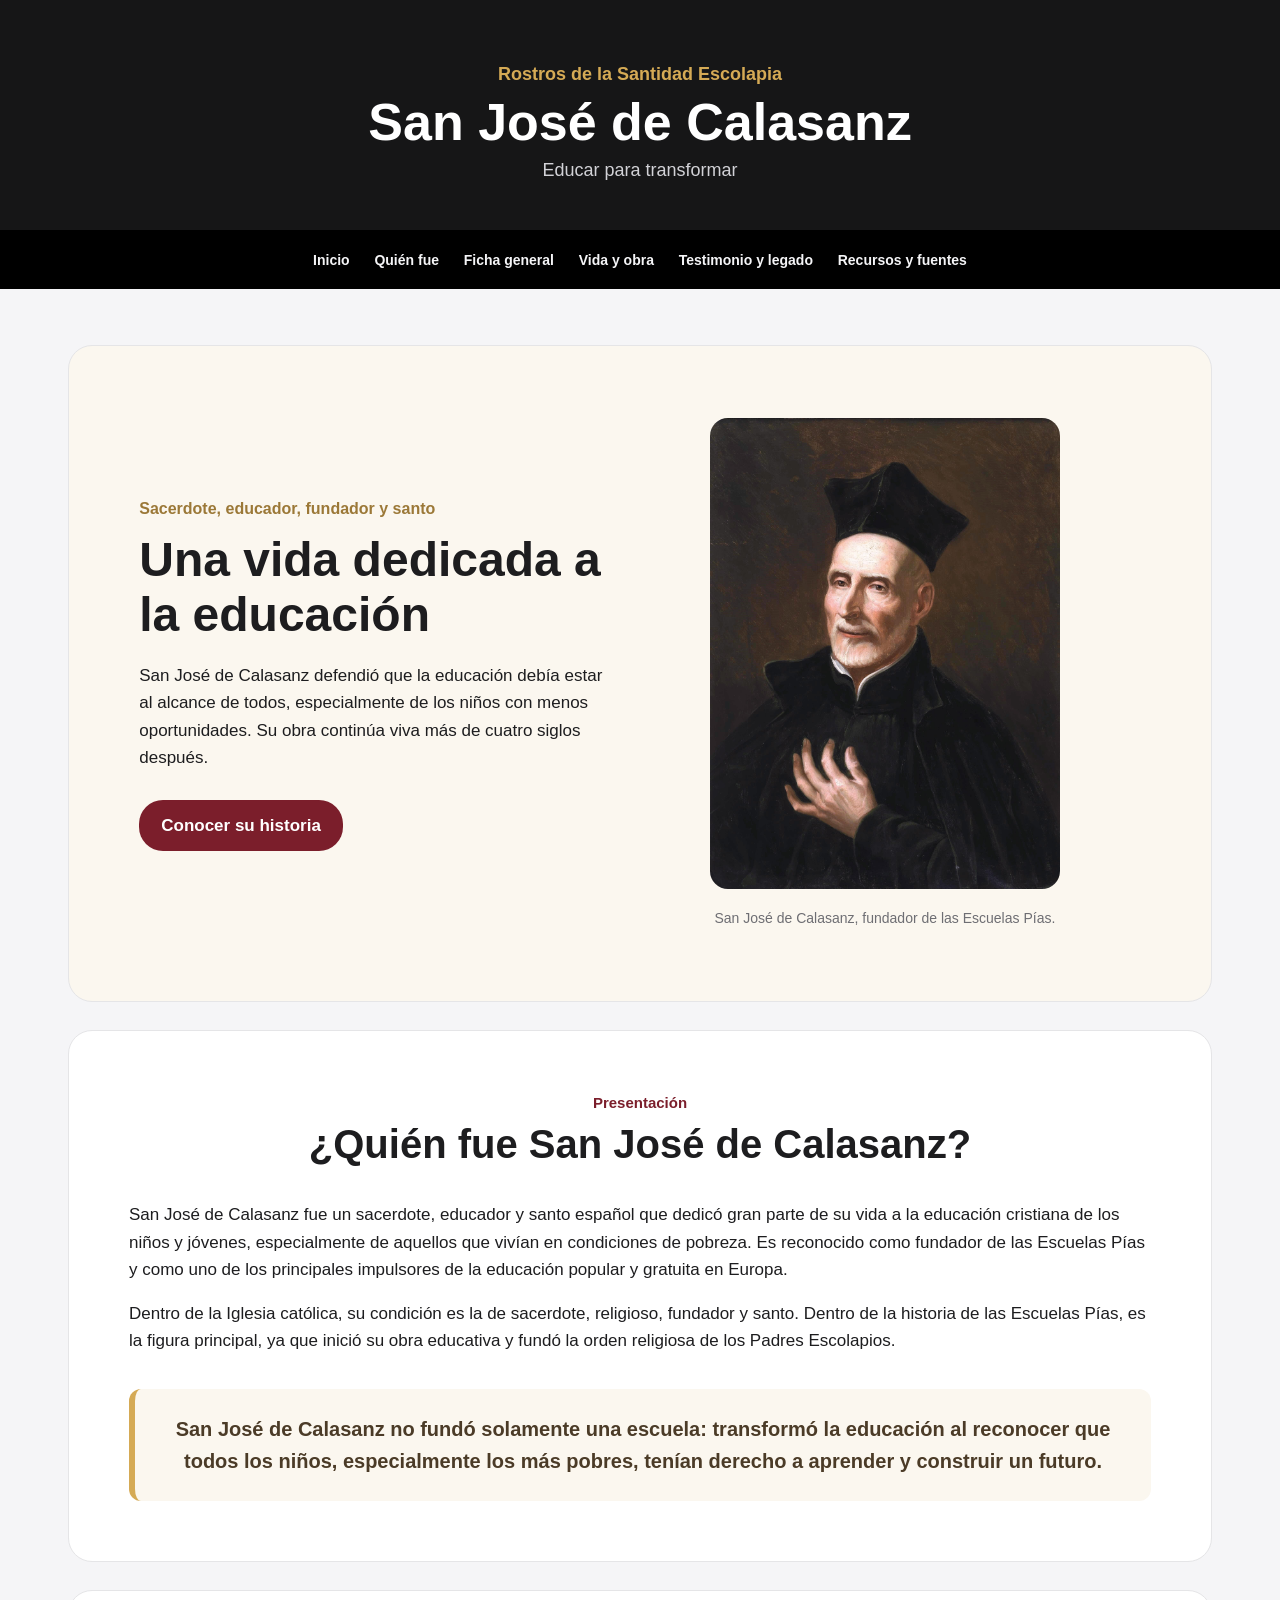
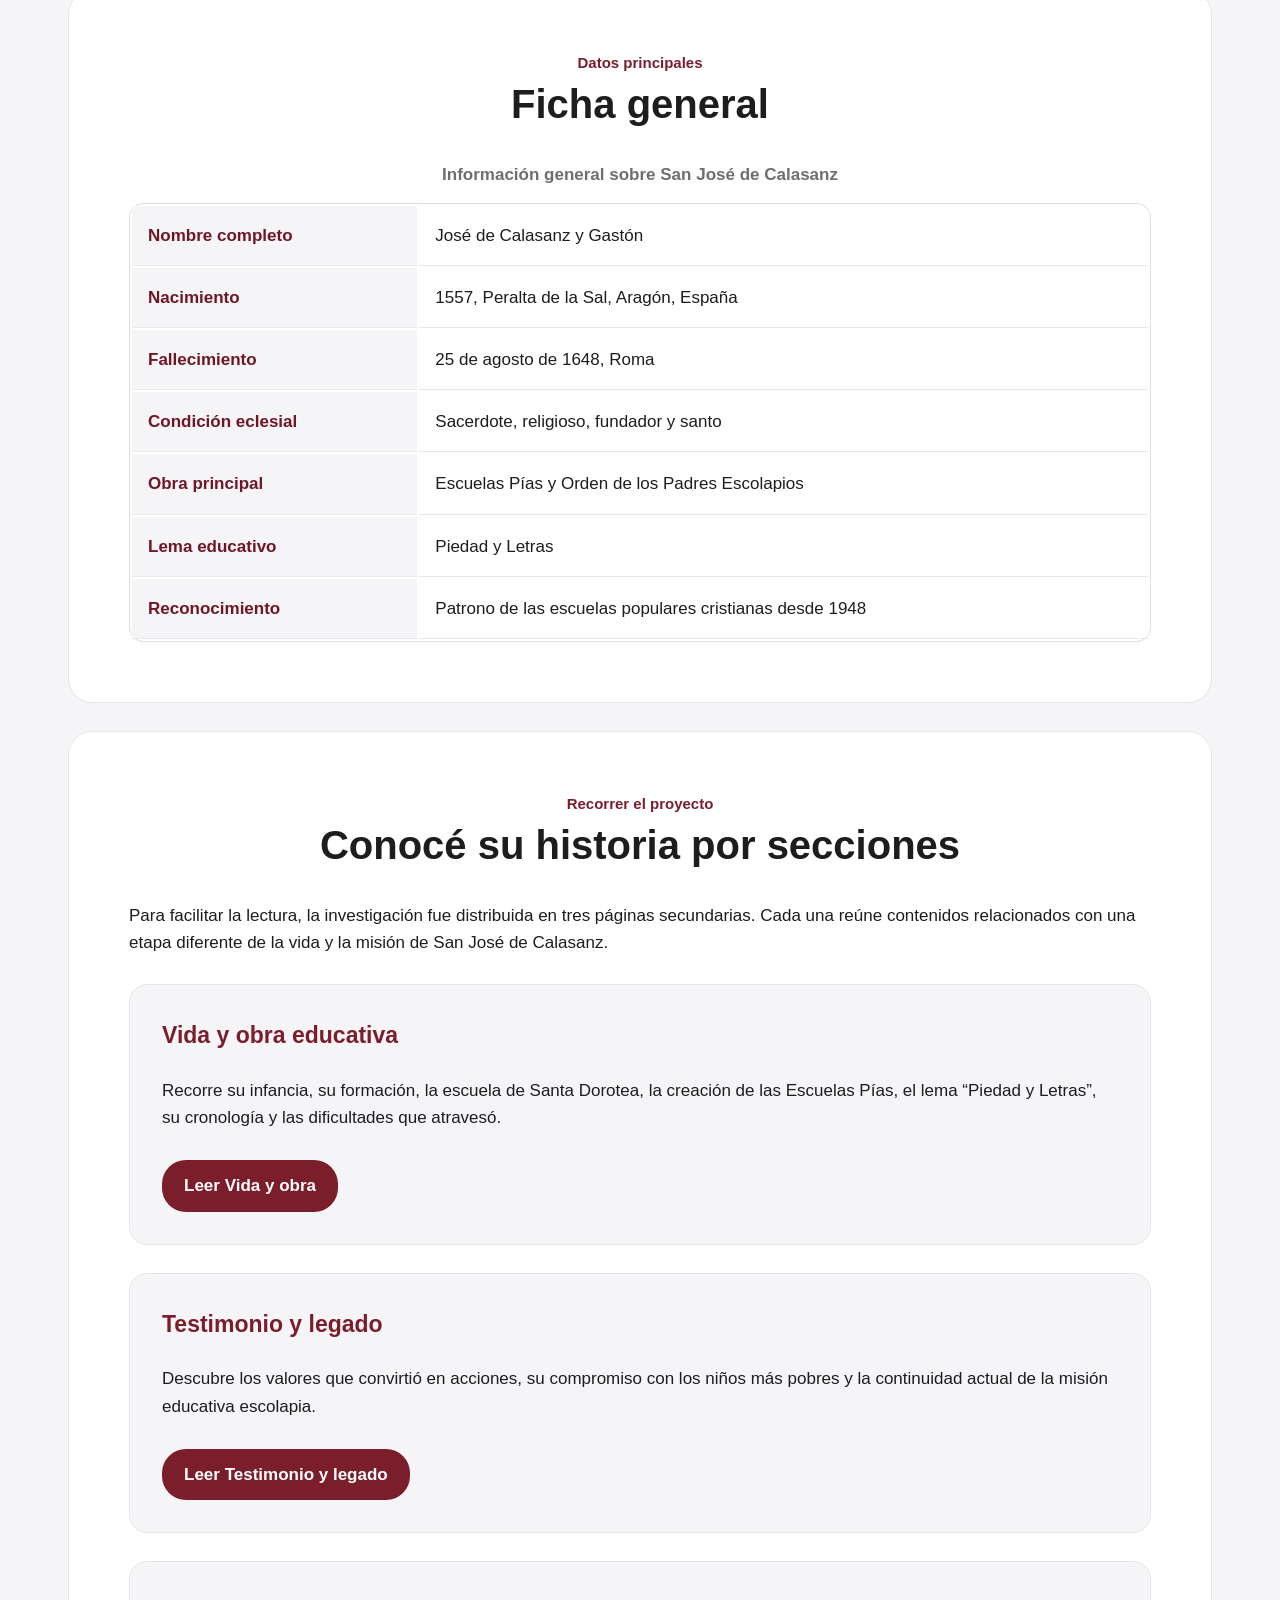
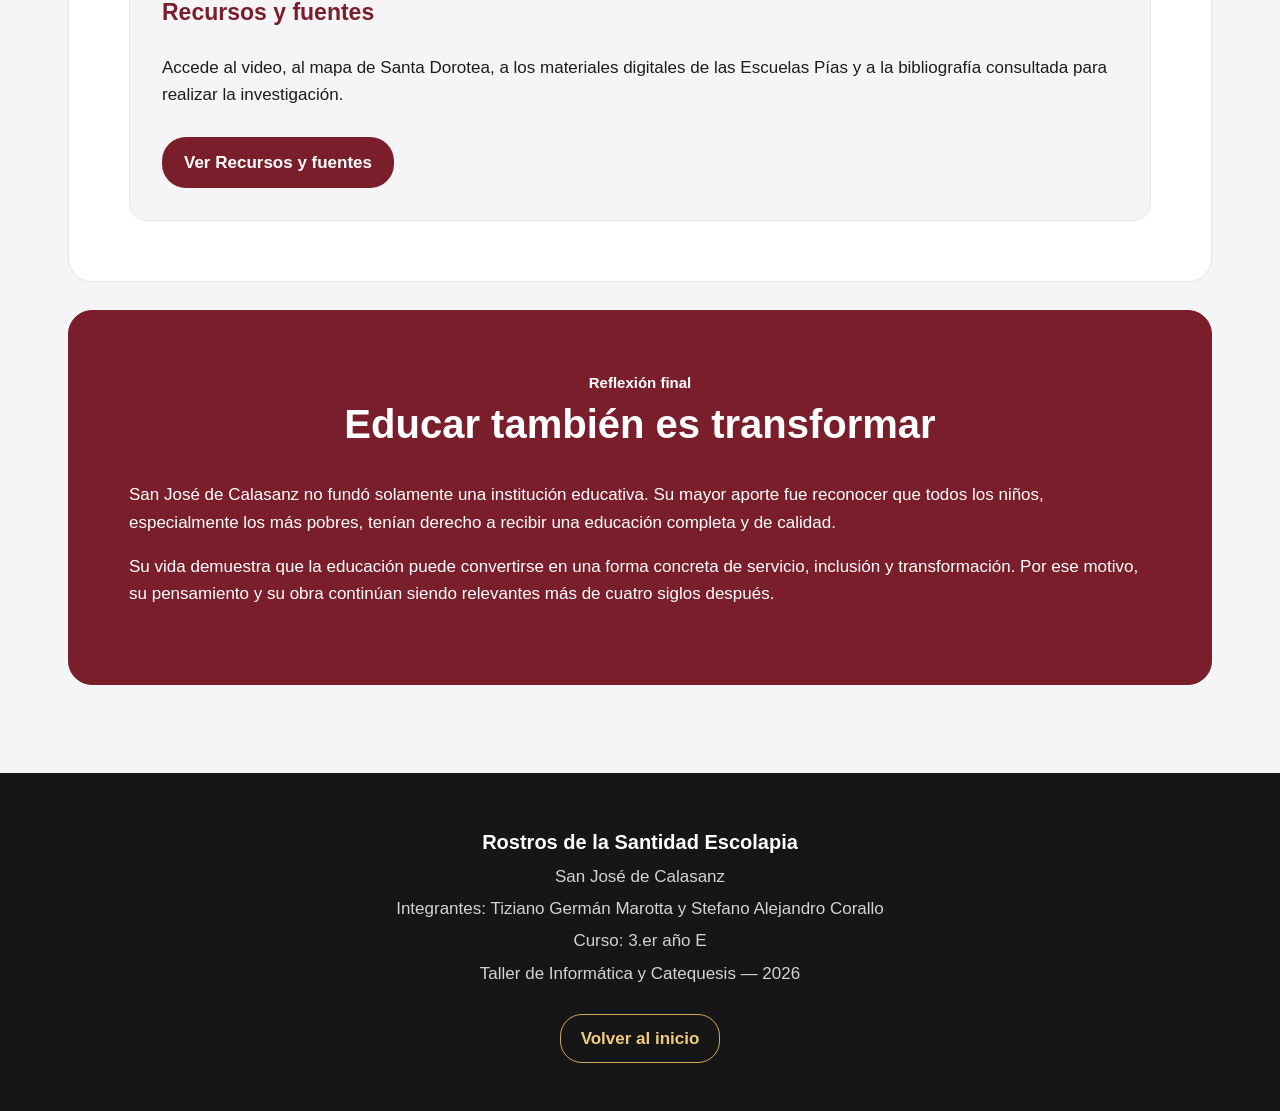
==== index.html @ 83a0af0c "Add files via upload" ====
<!DOCTYPE html>
<html lang="es">

<head>
    <meta charset="UTF-8">
    <meta name="viewport" content="width=device-width, initial-scale=1.0">

    <meta name="description"
        content="Proyecto escolar sobre la vida, la obra, el testimonio y el legado de San José de Calasanz.">

    <title>San José de Calasanz | Rostros de la Santidad Escolapia</title>

    <!-- Hoja de estilos externa -->
    <link rel="stylesheet" href="css/estilos.css">
</head>

<body>

    <!-- Encabezado y navegación principal -->
    <header>
        <div>
            <p>Rostros de la Santidad Escolapia</p>
            <h1>San José de Calasanz</h1>
            <p>Educar para transformar</p>
        </div>

        <nav aria-label="Navegación principal">
            <ul>
                <li><a href="#inicio">Inicio</a></li>
                <li><a href="#presentacion">Quién fue</a></li>
                <li><a href="#ficha">Ficha general</a></li>
                <li><a href="pages/vida.html">Vida y obra</a></li>
                <li><a href="pages/legado.html">Testimonio y legado</a></li>
                <li><a href="pages/recursos.html">Recursos y fuentes</a></li>
            </ul>
        </nav>
    </header>

    <main>

        <!-- Portada de la página principal -->
        <section id="inicio">
            <div>
                <p>Sacerdote, educador, fundador y santo</p>

                <h2>Una vida dedicada a la educación</h2>

                <p>
                    San José de Calasanz defendió que la educación debía estar al alcance de todos,
                    especialmente de los niños con menos oportunidades. Su obra continúa viva más de
                    cuatro siglos después.
                </p>

                <a href="#presentacion" class="boton">Conocer su historia</a>
            </div>

            <figure>
                <img src="img/calasanz-retrato.jpg" alt="Retrato de San José de Calasanz" width="350">
                <figcaption>San José de Calasanz, fundador de las Escuelas Pías.</figcaption>
            </figure>
        </section>

        <!-- Presentación general -->
        <section id="presentacion">
            <div class="titulo-seccion">
                <p>Presentación</p>
                <h2>¿Quién fue San José de Calasanz?</h2>
            </div>

            <p>
                San José de Calasanz fue un sacerdote, educador y santo español que dedicó gran parte
                de su vida a la educación cristiana de los niños y jóvenes, especialmente de aquellos
                que vivían en condiciones de pobreza. Es reconocido como fundador de las Escuelas Pías
                y como uno de los principales impulsores de la educación popular y gratuita en Europa.
            </p>

            <p>
                Dentro de la Iglesia católica, su condición es la de sacerdote, religioso, fundador y
                santo. Dentro de la historia de las Escuelas Pías, es la figura principal, ya que inició
                su obra educativa y fundó la orden religiosa de los Padres Escolapios.
            </p>

            <aside>
                <blockquote>
                    <p>
                        San José de Calasanz no fundó solamente una escuela: transformó la educación al
                        reconocer que todos los niños, especialmente los más pobres, tenían derecho a
                        aprender y construir un futuro.
                    </p>
                </blockquote>
            </aside>
        </section>

        <!-- Ficha con los datos principales -->
        <section id="ficha">
            <div class="titulo-seccion">
                <p>Datos principales</p>
                <h2>Ficha general</h2>
            </div>

            <table>
                <caption>Información general sobre San José de Calasanz</caption>
                <tbody>
                    <tr>
                        <th scope="row">Nombre completo</th>
                        <td>José de Calasanz y Gastón</td>
                    </tr>
                    <tr>
                        <th scope="row">Nacimiento</th>
                        <td>1557, Peralta de la Sal, Aragón, España</td>
                    </tr>
                    <tr>
                        <th scope="row">Fallecimiento</th>
                        <td>25 de agosto de 1648, Roma</td>
                    </tr>
                    <tr>
                        <th scope="row">Condición eclesial</th>
                        <td>Sacerdote, religioso, fundador y santo</td>
                    </tr>
                    <tr>
                        <th scope="row">Obra principal</th>
                        <td>Escuelas Pías y Orden de los Padres Escolapios</td>
                    </tr>
                    <tr>
                        <th scope="row">Lema educativo</th>
                        <td>Piedad y Letras</td>
                    </tr>
                    <tr>
                        <th scope="row">Reconocimiento</th>
                        <td>Patrono de las escuelas populares cristianas desde 1948</td>
                    </tr>
                </tbody>
            </table>
        </section>

        <!-- Accesos a las páginas secundarias -->
        <section id="recursos">
            <div class="titulo-seccion">
                <p>Recorrer el proyecto</p>
                <h2>Conocé su historia por secciones</h2>
            </div>

            <p>
                Para facilitar la lectura, la investigación fue distribuida en tres páginas
                secundarias. Cada una reúne contenidos relacionados con una etapa diferente de la
                vida y la misión de San José de Calasanz.
            </p>

            <article>
                <h3>Vida y obra educativa</h3>
                <p>
                    Recorre su infancia, su formación, la escuela de Santa Dorotea, la creación de las
                    Escuelas Pías, el lema “Piedad y Letras”, su cronología y las dificultades que
                    atravesó.
                </p>
                <a href="pages/vida.html" class="boton">Leer Vida y obra</a>
            </article>

            <article>
                <h3>Testimonio y legado</h3>
                <p>
                    Descubre los valores que convirtió en acciones, su compromiso con los niños más
                    pobres y la continuidad actual de la misión educativa escolapia.
                </p>
                <a href="pages/legado.html" class="boton">Leer Testimonio y legado</a>
            </article>

            <article>
                <h3>Recursos y fuentes</h3>
                <p>
                    Accede al video, al mapa de Santa Dorotea, a los materiales digitales de las
                    Escuelas Pías y a la bibliografía consultada para realizar la investigación.
                </p>
                <a href="pages/recursos.html" class="boton">Ver Recursos y fuentes</a>
            </article>
        </section>

        <!-- Conclusión de la investigación -->
        <section id="conclusion">
            <div class="titulo-seccion">
                <p>Reflexión final</p>
                <h2>Educar también es transformar</h2>
            </div>

            <p>
                San José de Calasanz no fundó solamente una institución educativa. Su mayor aporte fue
                reconocer que todos los niños, especialmente los más pobres, tenían derecho a recibir
                una educación completa y de calidad.
            </p>

            <p>
                Su vida demuestra que la educación puede convertirse en una forma concreta de servicio,
                inclusión y transformación. Por ese motivo, su pensamiento y su obra continúan siendo
                relevantes más de cuatro siglos después.
            </p>
        </section>

    </main>

    <!-- Pie de página -->
    <footer>
        <p><strong>Rostros de la Santidad Escolapia</strong></p>
        <p>San José de Calasanz</p>
        <p>Integrantes: Tiziano Germán Marotta y Stefano Alejandro Corallo</p>
        <p>Curso: 3.er año E</p>
        <p>Taller de Informática y Catequesis — 2026</p>

        <a href="#inicio">Volver al inicio</a>
    </footer>

</body>

</html>
---- css/estilos.css ----
* {
    box-sizing: border-box;
}

html {
    scroll-behavior: smooth;
}

body {
    margin: 0;
    background-color: #f5f5f7;
    color: #1d1d1f;
    font-family: Arial, Helvetica, sans-serif;
    font-size: 17px;
    line-height: 1.6;
}

/* Encabezado */
header {
    background-color: #161617;
    color: white;
    text-align: center;
    padding-top: 55px;
}

header > div {
    max-width: 1000px;
    margin: 0 auto;
    padding: 0 25px 40px;
}

header h1 {
    margin: 4px 0;
    font-size: 52px;
    line-height: 1.1;
}

header p {
    margin: 5px 0;
    color: #d2d2d7;
    font-size: 18px;
}

header div p:first-child {
    color: #d5aa55;
    font-weight: bold;
}

/* Menú de navegación */
nav {
    background-color: #000000;
    padding: 16px 20px;
}

nav ul {
    margin: 0;
    padding: 0;
    list-style-type: none;
}

nav li {
    display: inline;
    margin: 0 10px;
}

nav a {
    color: #f5f5f7;
    font-size: 14px;
    text-decoration: none;
}

/* Contenido principal */
main {
    max-width: 1180px;
    margin: 0 auto;
    padding: 28px 18px 60px;
}

section {
    margin: 28px 0;
    padding: 60px;
    background-color: #ffffff;
    border: 1px solid #e5e5e7;
    border-radius: 24px;
}

.titulo-seccion {
    margin-bottom: 34px;
    text-align: center;
}

.titulo-seccion > p {
    margin: 0 0 6px;
    color: #7b1e2b;
    font-size: 15px;
    font-weight: bold;
}

h2 {
    margin: 0;
    font-size: 40px;
    line-height: 1.15;
}

h3 {
    margin-top: 0;
    color: #7b1e2b;
    font-size: 23px;
}

h4 {
    margin-top: 0;
    color: #7b1e2b;
    font-size: 20px;
}

p {
    margin-top: 0;
}

a {
    color: #8c2434;
    font-weight: bold;
    text-decoration: none;
}

strong {
    color: #6f1725;
}

/* Portada principal */
#inicio {
    padding: 72px 60px;
    background-color: #fbf7ef;
}

#inicio > div,
#inicio > figure {
    display: inline-block;
    width: 47%;
    margin: 0 1%;
    vertical-align: middle;
}

#inicio > div {
    text-align: left;
}

#inicio > div > p:first-child {
    margin-bottom: 10px;
    color: #9b7837;
    font-size: 16px;
    font-weight: bold;
}

#inicio h2 {
    margin-bottom: 20px;
    font-size: 48px;
}

.boton {
    display: inline-block;
    margin-top: 12px;
    padding: 12px 22px;
    background-color: #7b1e2b;
    border-radius: 24px;
    color: white;
}

/* Imágenes y textos explicativos */
figure {
    margin: 30px auto 0;
    text-align: center;
}

img {
    max-width: 100%;
    height: auto;
    border-radius: 18px;
}

figcaption {
    max-width: 650px;
    margin: 10px auto 0;
    color: #6e6e73;
    font-size: 14px;
}

/* Cita destacada */
aside {
    margin-top: 35px;
    padding: 24px 30px;
    background-color: #fbf7ef;
    border-left: 6px solid #d5aa55;
    border-radius: 12px;
}

blockquote {
    margin: 0;
    color: #4b3b27;
    font-size: 20px;
    font-weight: bold;
    text-align: center;
}

blockquote p {
    margin: 0;
}

/* Tablas */
table {
    width: 100%;
    margin-top: 20px;
    border: 1px solid #dedede;
    border-radius: 14px;
    background-color: white;
}

caption {
    margin-bottom: 14px;
    color: #6e6e73;
    font-weight: bold;
}

th,
td {
    padding: 16px;
    border-bottom: 1px solid #e8e8ea;
    text-align: left;
    vertical-align: top;
}

th {
    background-color: #f5f5f7;
    color: #6f1725;
}

/* Tarjetas de la biografía */
#vida article {
    display: inline-block;
    width: 47%;
    min-height: 275px;
    margin: 1%;
    padding: 28px;
    border: 1px solid #e5e5e7;
    border-radius: 18px;
    background-color: #f5f5f7;
    vertical-align: top;
}

#vida figure,
#legado figure {
    max-width: 760px;
    padding-top: 10px;
}

#vida figure img,
#legado figure img {
    width: 100%;
}

/* Obra educativa y Piedad y Letras */
#obra > article {
    margin-top: 32px;
    padding: 32px;
    border: 1px solid #e5e5e7;
    border-radius: 18px;
    background-color: #f5f5f7;
}

#piedad-letras {
    background-color: #fbf7ef;
    border-color: #eadbbd;
}

#piedad-letras .conceptos {
    margin-top: 25px;
    text-align: center;
}

#piedad-letras .conceptos article {
    display: inline-block;
    width: 45%;
    min-height: 170px;
    margin: 1%;
    padding: 24px;
    border-left: 5px solid #d5aa55;
    border-radius: 12px;
    background-color: white;
    text-align: left;
    vertical-align: top;
}

/* Cronología */
#cronologia ol {
    margin: 0;
    padding: 0;
    list-style-type: none;
}

#cronologia li {
    display: inline-block;
    width: 47%;
    min-height: 130px;
    margin: 1%;
    padding: 22px 24px;
    border-left: 5px solid #7b1e2b;
    border-radius: 12px;
    background-color: #f5f5f7;
    vertical-align: top;
}

#cronologia time {
    color: #7b1e2b;
    font-size: 25px;
    font-weight: bold;
}

#cronologia li p {
    margin: 5px 0 0;
}

/* Dificultades */
#dificultades {
    background-color: #1d1d1f;
    border-color: #1d1d1f;
    color: #f5f5f7;
}

#dificultades h2 {
    color: white;
}

#dificultades .titulo-seccion > p {
    color: #e0b966;
}

/* Tarjetas de valores */
.tarjetas-valores {
    margin: 28px 0;
    text-align: center;
}

#testimonio article {
    display: inline-block;
    width: 30%;
    min-height: 210px;
    margin: 1%;
    padding: 25px;
    border: 1px solid #e5e5e7;
    border-radius: 18px;
    background-color: #f5f5f7;
    text-align: left;
    vertical-align: top;
}

/* Recursos audiovisuales */
#recursos article {
    margin-top: 28px;
    padding: 32px;
    border: 1px solid #e5e5e7;
    border-radius: 18px;
    background-color: #f5f5f7;
}

#recursos article figure {
    max-width: 780px;
}

#recursos article figure img {
    width: 100%;
}

iframe {
    display: block;
    width: 100%;
    max-width: 780px;
    margin: 24px auto 0;
    border: 0;
    border-radius: 18px;
}

#recursos ul {
    margin: 10px 0 0;
    padding-left: 22px;
}

#recursos li {
    margin: 12px 0;
}

/* Reflexión final */
#conclusion {
    background-color: #7b1e2b;
    border-color: #7b1e2b;
    color: white;
}

#conclusion h2,
#conclusion .titulo-seccion > p {
    color: white;
}

/* Bibliografía */
#fuentes ol {
    margin: 0;
    padding: 0;
    list-style-type: none;
}

#fuentes li {
    margin: 14px 0;
    padding: 18px 22px;
    border-left: 5px solid #d5aa55;
    border-radius: 10px;
    background-color: #f5f5f7;
}

/* Pie de página */
footer {
    padding: 48px 20px;
    background-color: #161617;
    color: #d2d2d7;
    text-align: center;
}

footer p {
    margin: 5px 0;
}

footer strong {
    color: white;
    font-size: 20px;
}

footer a {
    display: inline-block;
    margin-top: 22px;
    padding: 10px 20px;
    border: 1px solid #d5aa55;
    border-radius: 22px;
    color: #f0cb7d;
}

/* Adaptación para pantallas pequeñas */
@media (max-width: 760px) {
    header h1 {
        font-size: 38px;
    }

    nav li {
        display: inline-block;
        margin: 6px 8px;
    }

    main {
        padding: 12px;
    }

    section,
    #inicio {
        padding: 38px 24px;
        border-radius: 18px;
    }

    h2,
    #inicio h2 {
        font-size: 34px;
    }

    #inicio > div,
    #inicio > figure,
    #vida article,
    #piedad-letras > div article,
    #cronologia li,
    #testimonio article {
        display: block;
        width: 100%;
        min-height: 0;
        margin: 18px 0;
    }

    th,
    td {
        padding: 11px;
        font-size: 14px;
    }
}
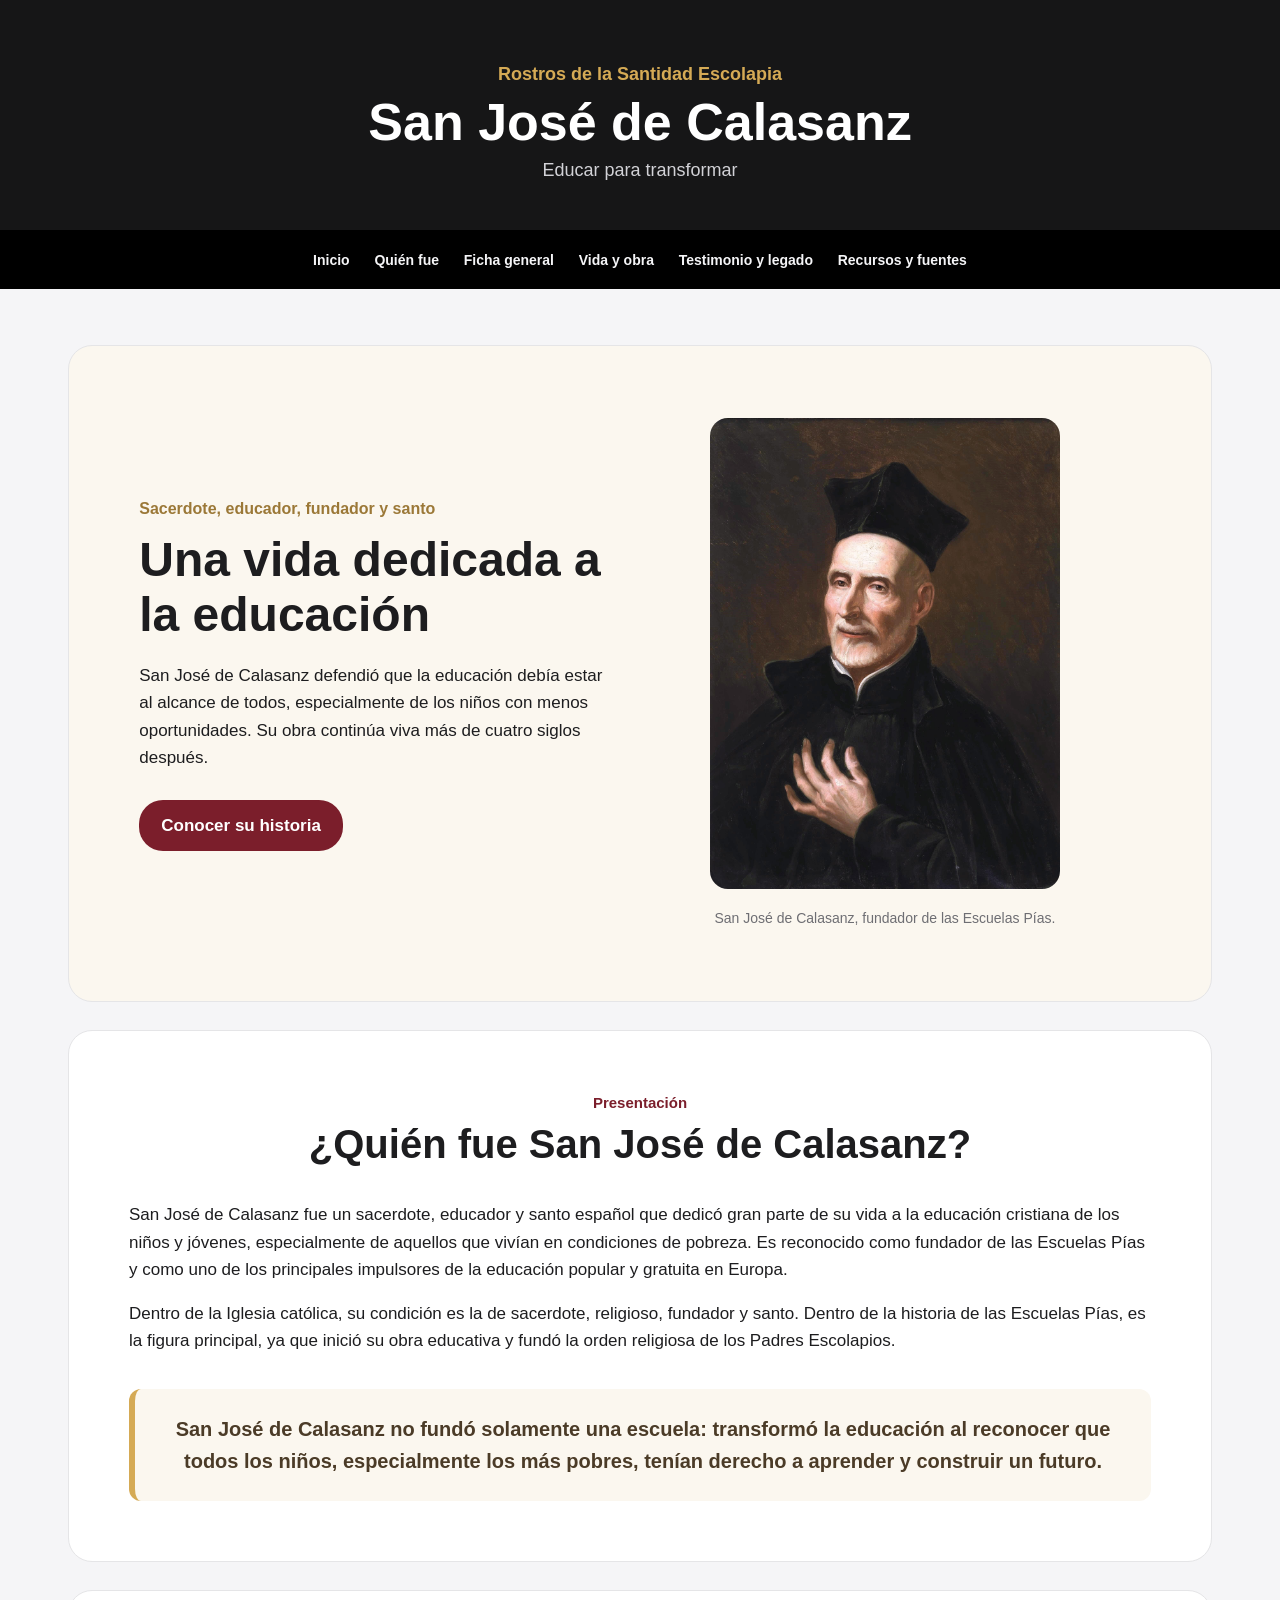
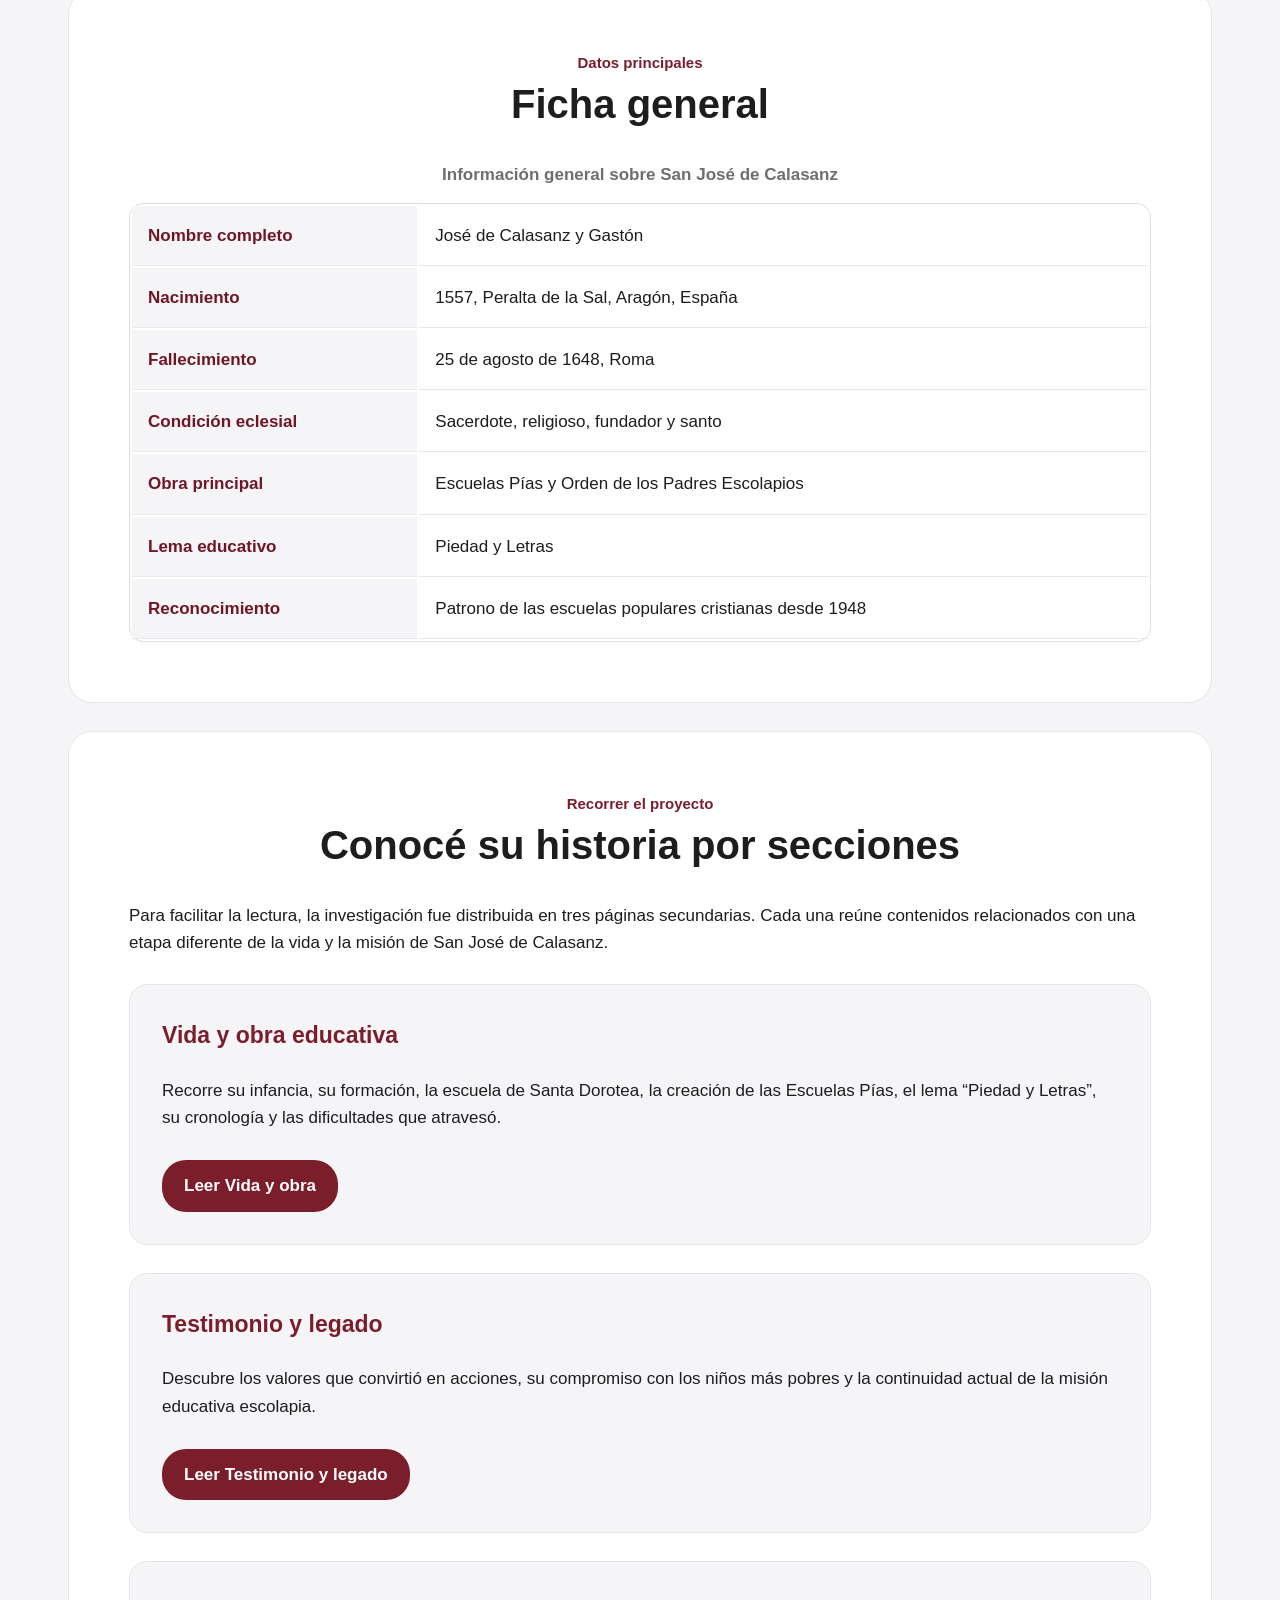
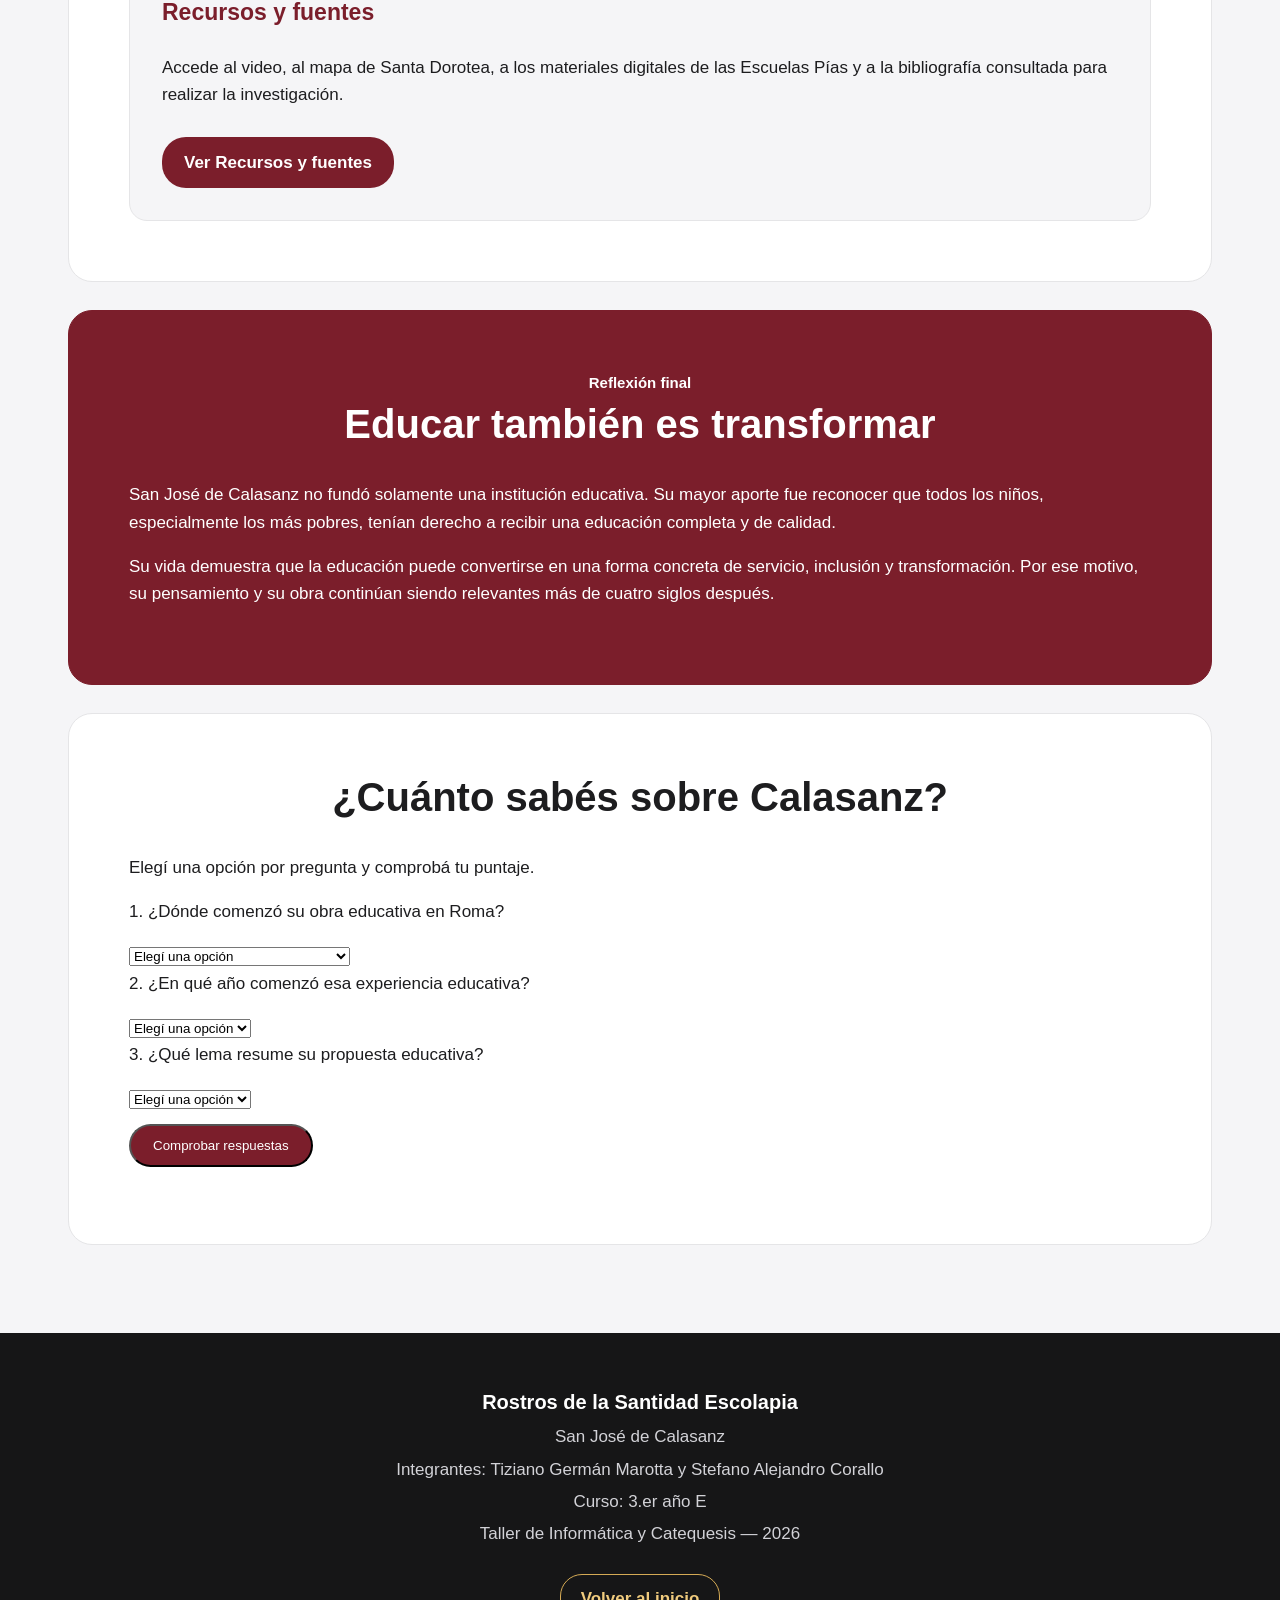
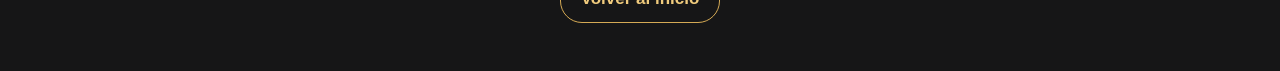
==== commit 1090e156: "Add files via upload" ====
--- a/index.html
+++ b/index.html
@@ -36,6 +36,7 @@
         </nav>
     </header>
 
+
     <main>
 
         <!-- Portada de la página principal -->
@@ -194,7 +195,30 @@
                 relevantes más de cuatro siglos después.
             </p>
         </section>
-
+        <section id="cuestionario">
+            <h2 class="titulo-seccion">¿Cuánto sabés sobre Calasanz?</h2>
+            <p>Elegí una opción por pregunta y comprobá tu puntaje.</p>
+            <p><label for="lugar">1. ¿Dónde comenzó su obra educativa en Roma?</label></p> <select id="lugar">
+                <option value="">Elegí una opción</option>
+                <option value="san-pedro">En la basílica de San Pedro</option>
+                <option value="santa-dorotea">En la parroquia de Santa Dorotea</option>
+                <option value="san-pablo">En la basílica de San Pablo</option>
+            </select>
+            <p><label for="anio">2. ¿En qué año comenzó esa experiencia educativa?</label></p> <select id="anio">
+                <option value="">Elegí una opción</option>
+                <option value="1557">1557</option>
+                <option value="1648">1648</option>
+                <option value="1597">1597</option>
+            </select>
+            <p><label for="lema">3. ¿Qué lema resume su propuesta educativa?</label></p> <select id="lema">
+                <option value="">Elegí una opción</option>
+                <option value="piedad-letras">Piedad y Letras</option>
+                <option value="fe-trabajo">Fe y Trabajo</option>
+                <option value="virtud-ciencia">Virtud y Ciencia</option>
+            </select>
+            <p><button type="button" id="comprobar" class="boton">Comprobar respuestas</button></p>
+            <p id="resultado-cuestionario" role="status"></p>
+        </section>
     </main>
 
     <!-- Pie de página -->
@@ -207,7 +231,7 @@
 
         <a href="#inicio">Volver al inicio</a>
     </footer>
-
+    <script src="js/cuestionario.js"></script>
 </body>
 
-</html>
+</html>
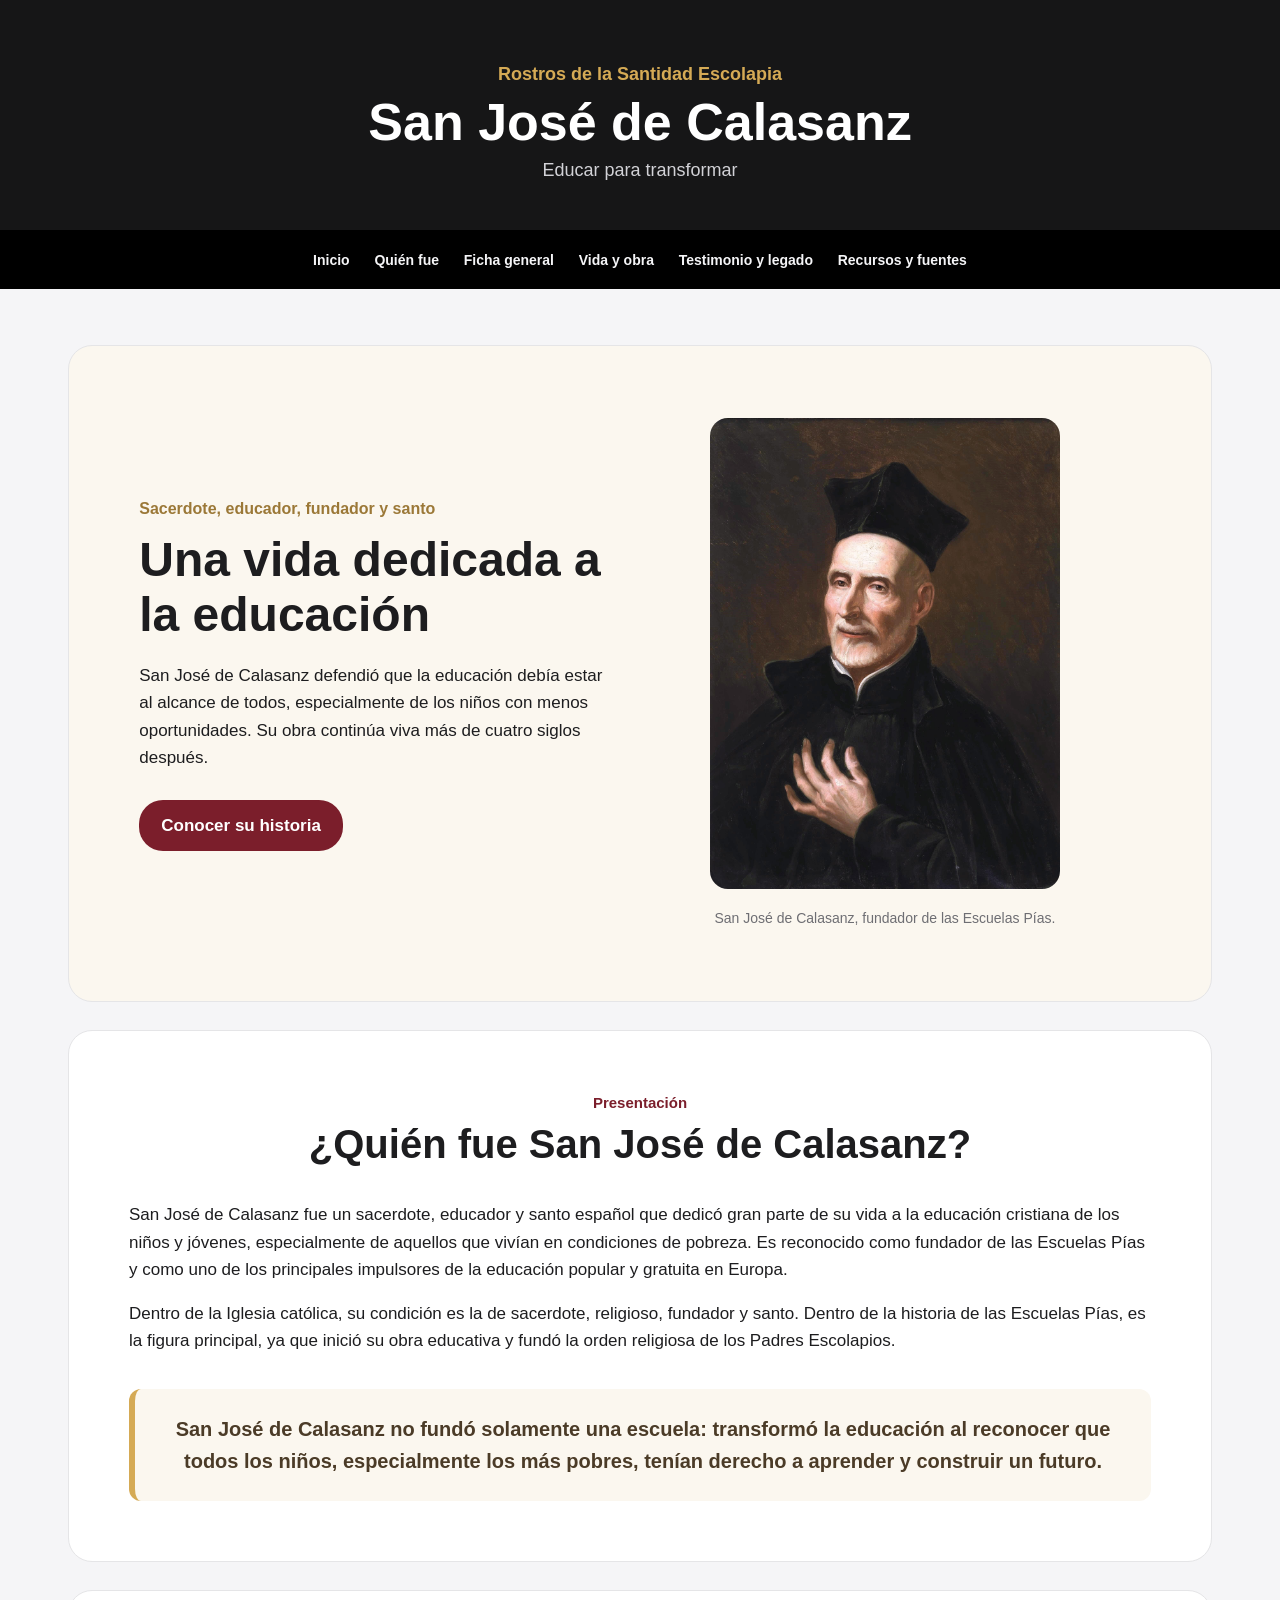
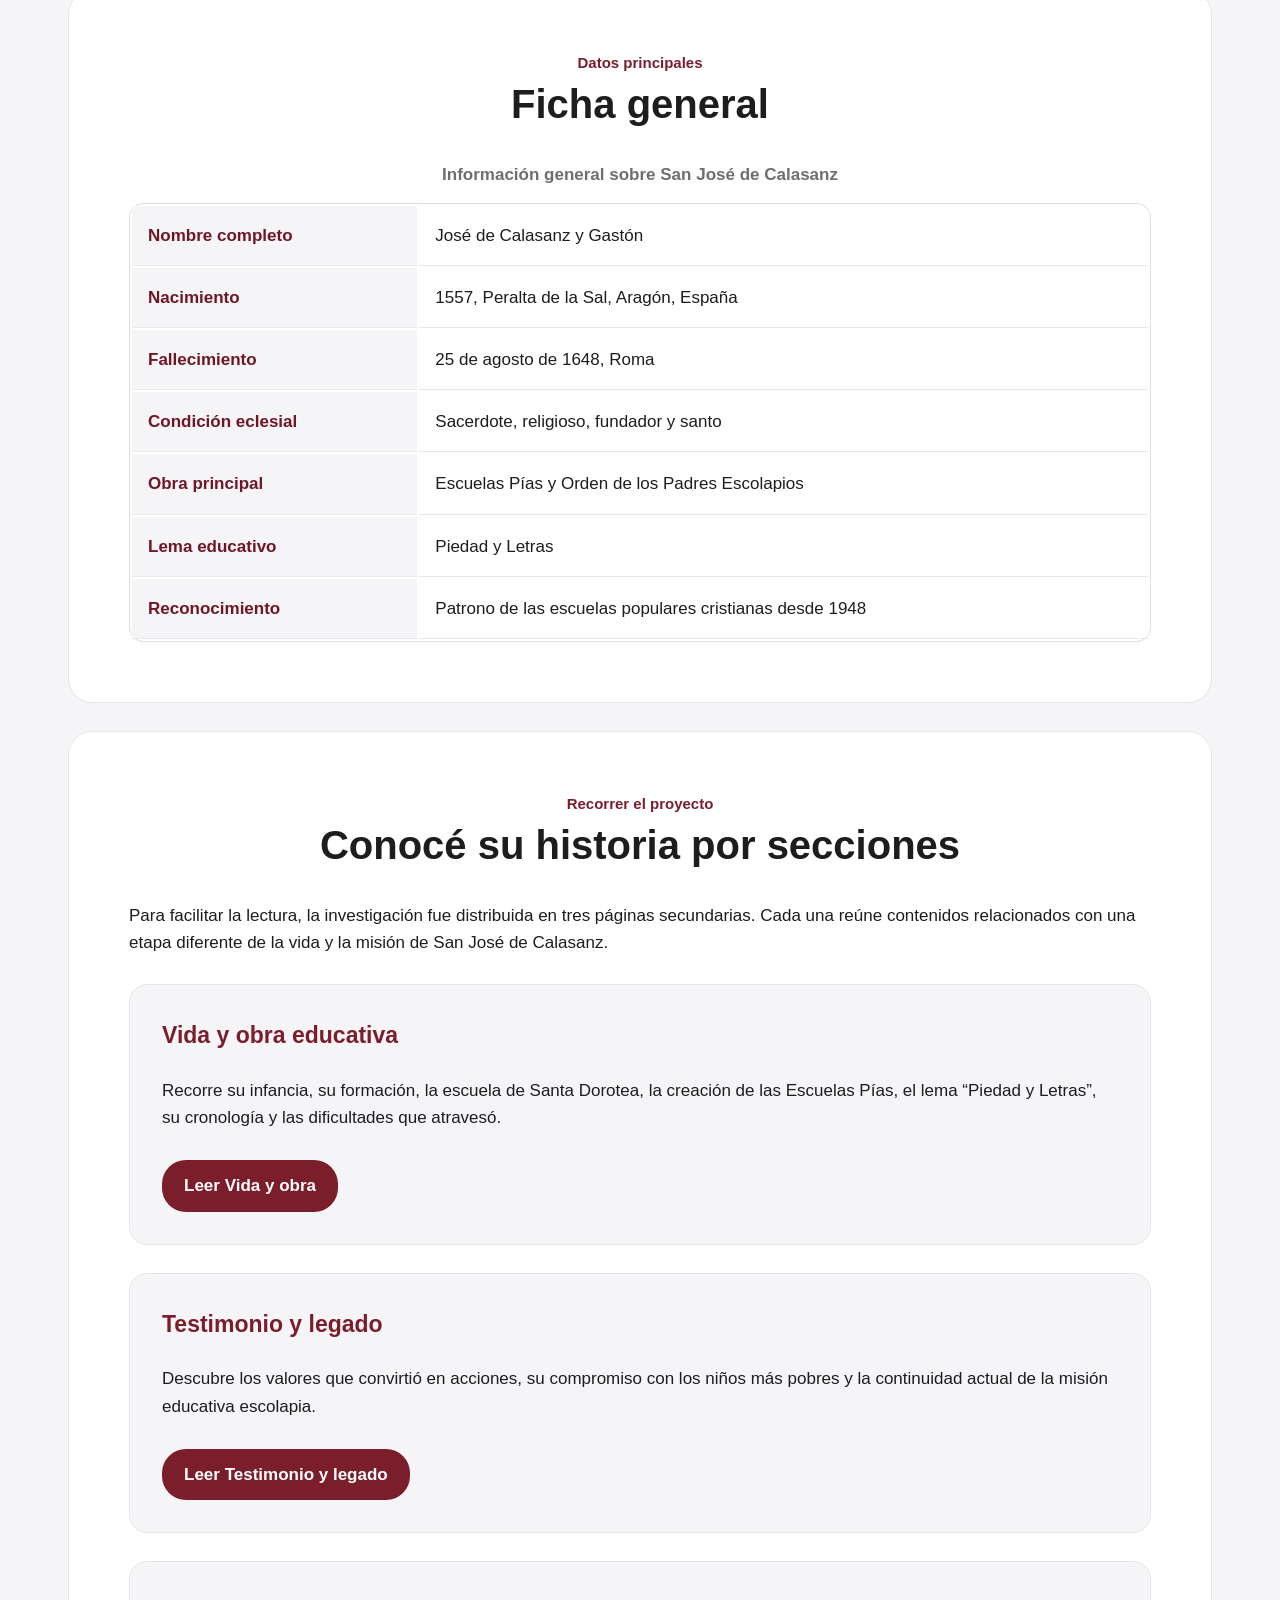
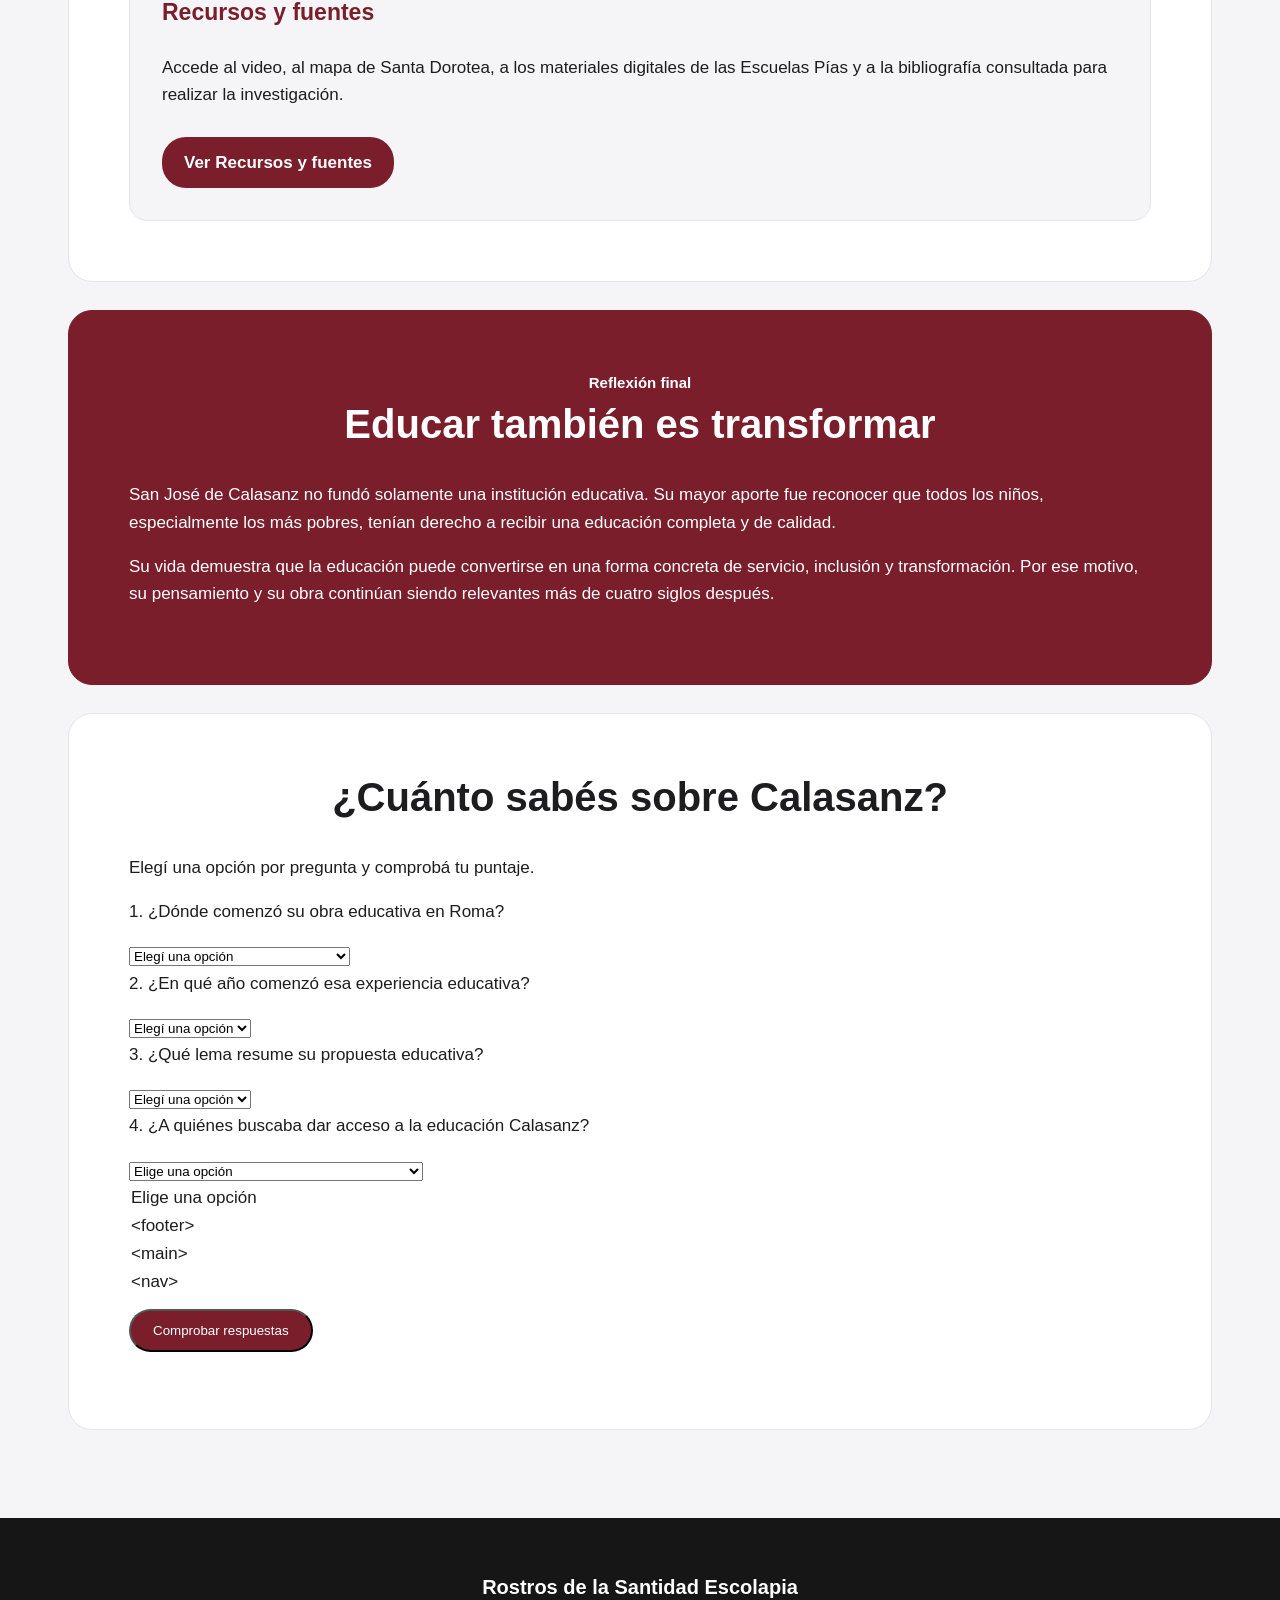
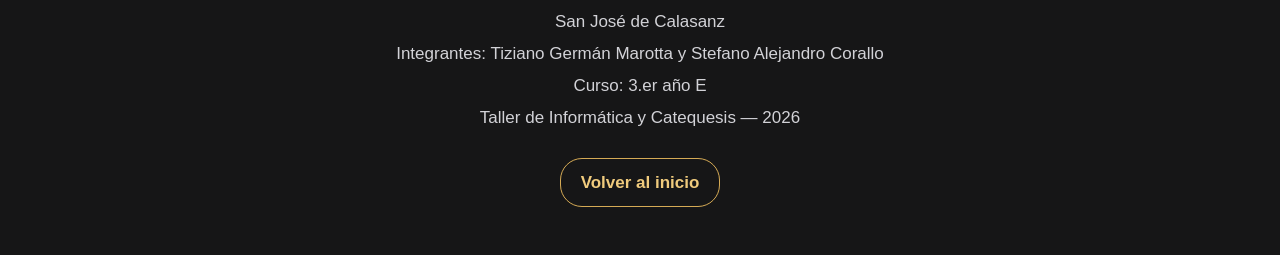
==== commit a5f5d652: "Update index.html" ====
--- a/index.html
+++ b/index.html
@@ -216,6 +216,29 @@
                 <option value="fe-trabajo">Fe y Trabajo</option>
                 <option value="virtud-ciencia">Virtud y Ciencia</option>
             </select>
+            <p>
+<label for="destinatarios">
+4. ¿A quiénes buscaba dar acceso a la educación Calasanz?
+</label>
+</p>
+<select id="destinatarios">
+<option value="">Elige una opción</option>
+<option value="nobles">Solamente a los hijos de nobles</option>
+<option value="todos">A todos los niños, especialmente a los pobres</option>
+<option value="adultos">Solamente a los adultos</option>
+</seleccionar>
+
+<p>
+<etiqueta para="navegación">
+5. ¿Qué etiqueta usamos para agrupar los enlaces de navegación?
+</label>
+</p>
+<select id="navegacion">
+<option value="">Elige una opción</option>
+<option value="footer">&lt;footer&gt;</option>
+<option value="main">&lt;main&gt;</option>
+<option value="nav">&lt;nav&gt;</option>
+</seleccionar>
             <p><button type="button" id="comprobar" class="boton">Comprobar respuestas</button></p>
             <p id="resultado-cuestionario" role="status"></p>
         </section>
@@ -234,4 +257,4 @@
     <script src="js/cuestionario.js"></script>
 </body>
 
-</html>+</html>
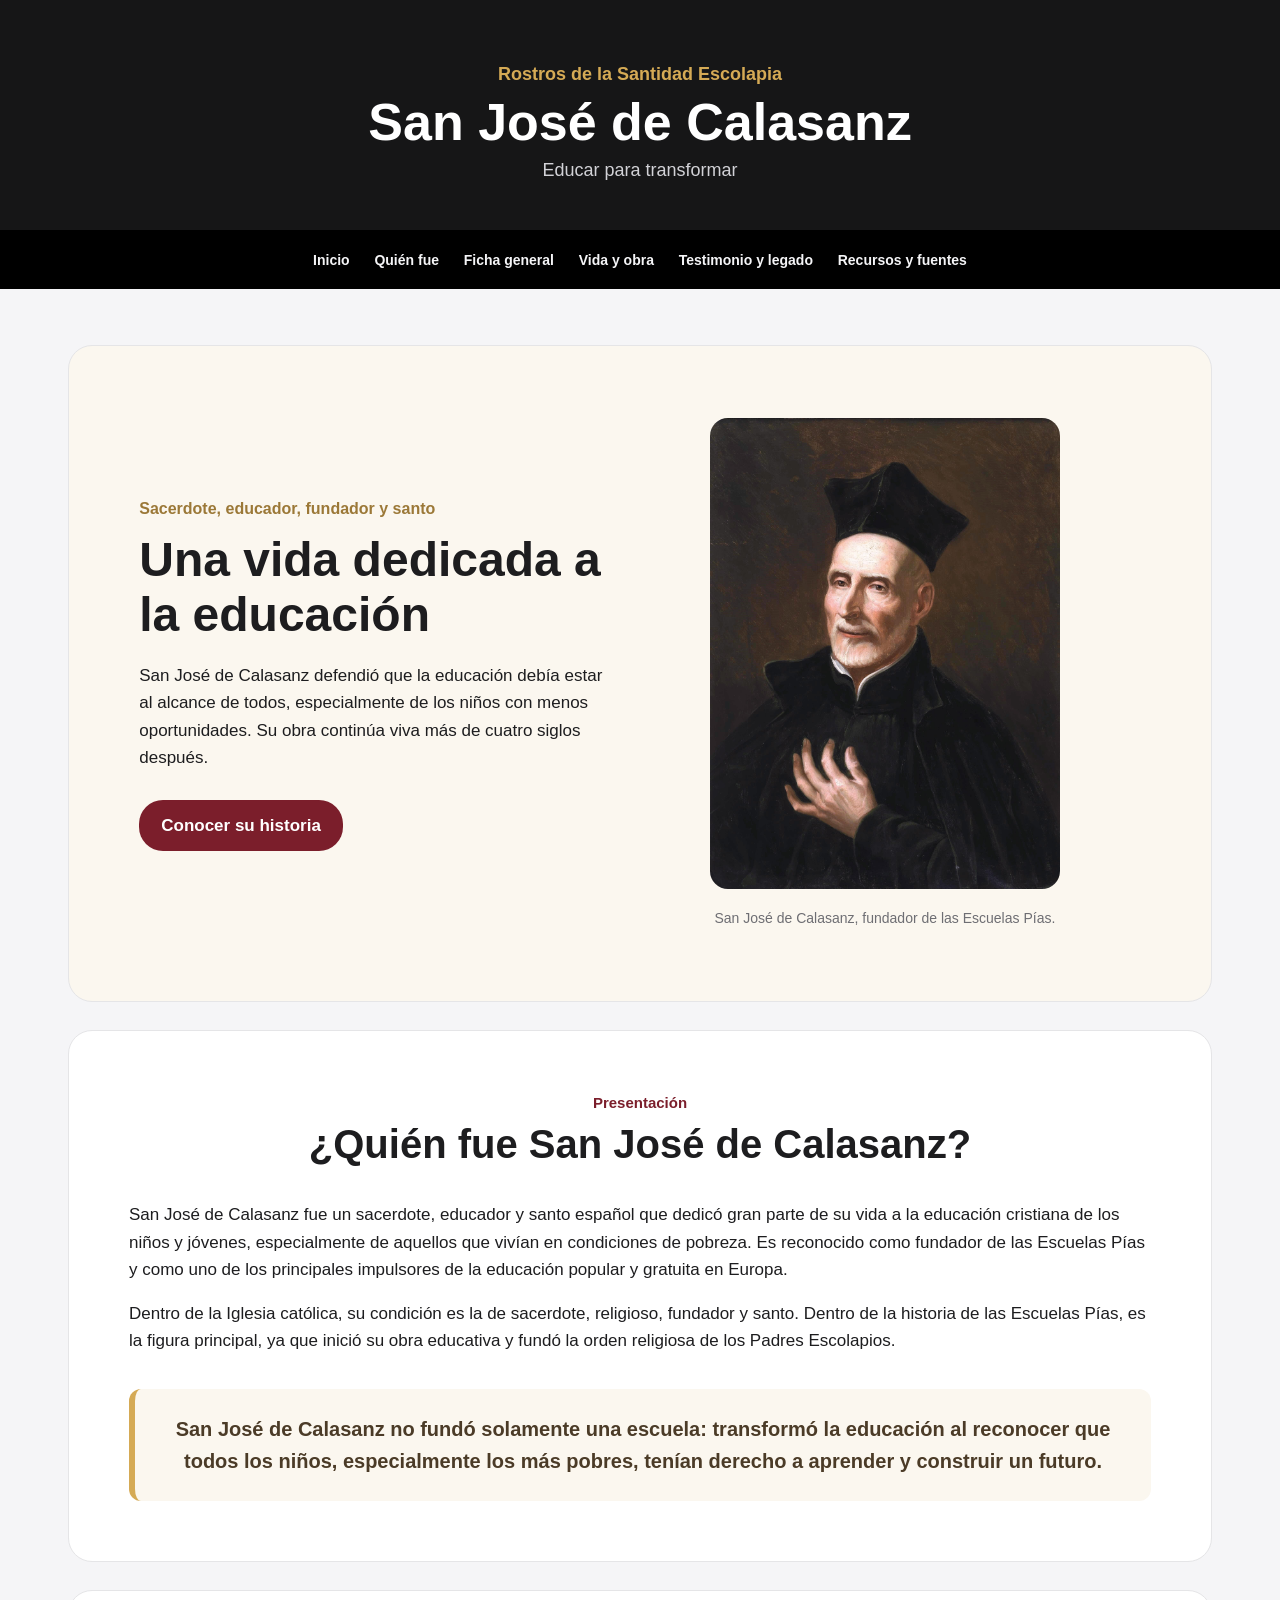
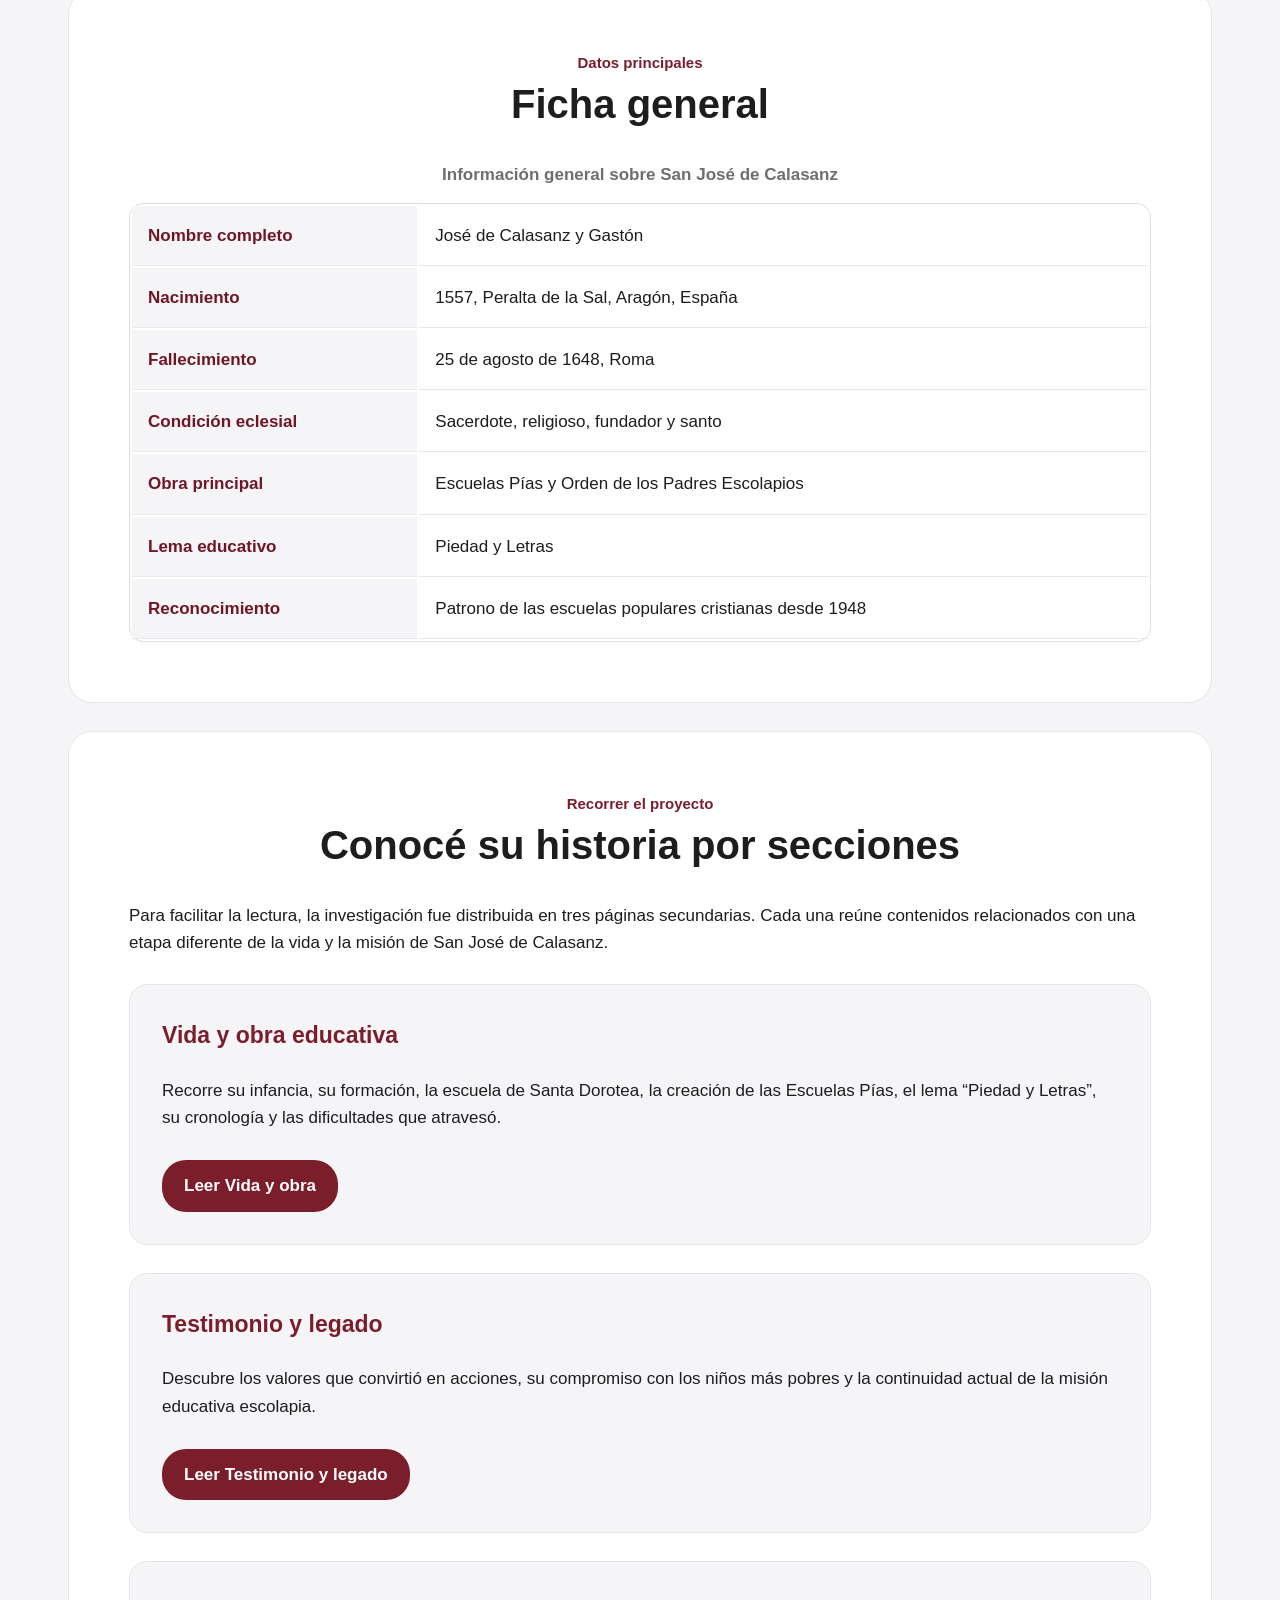
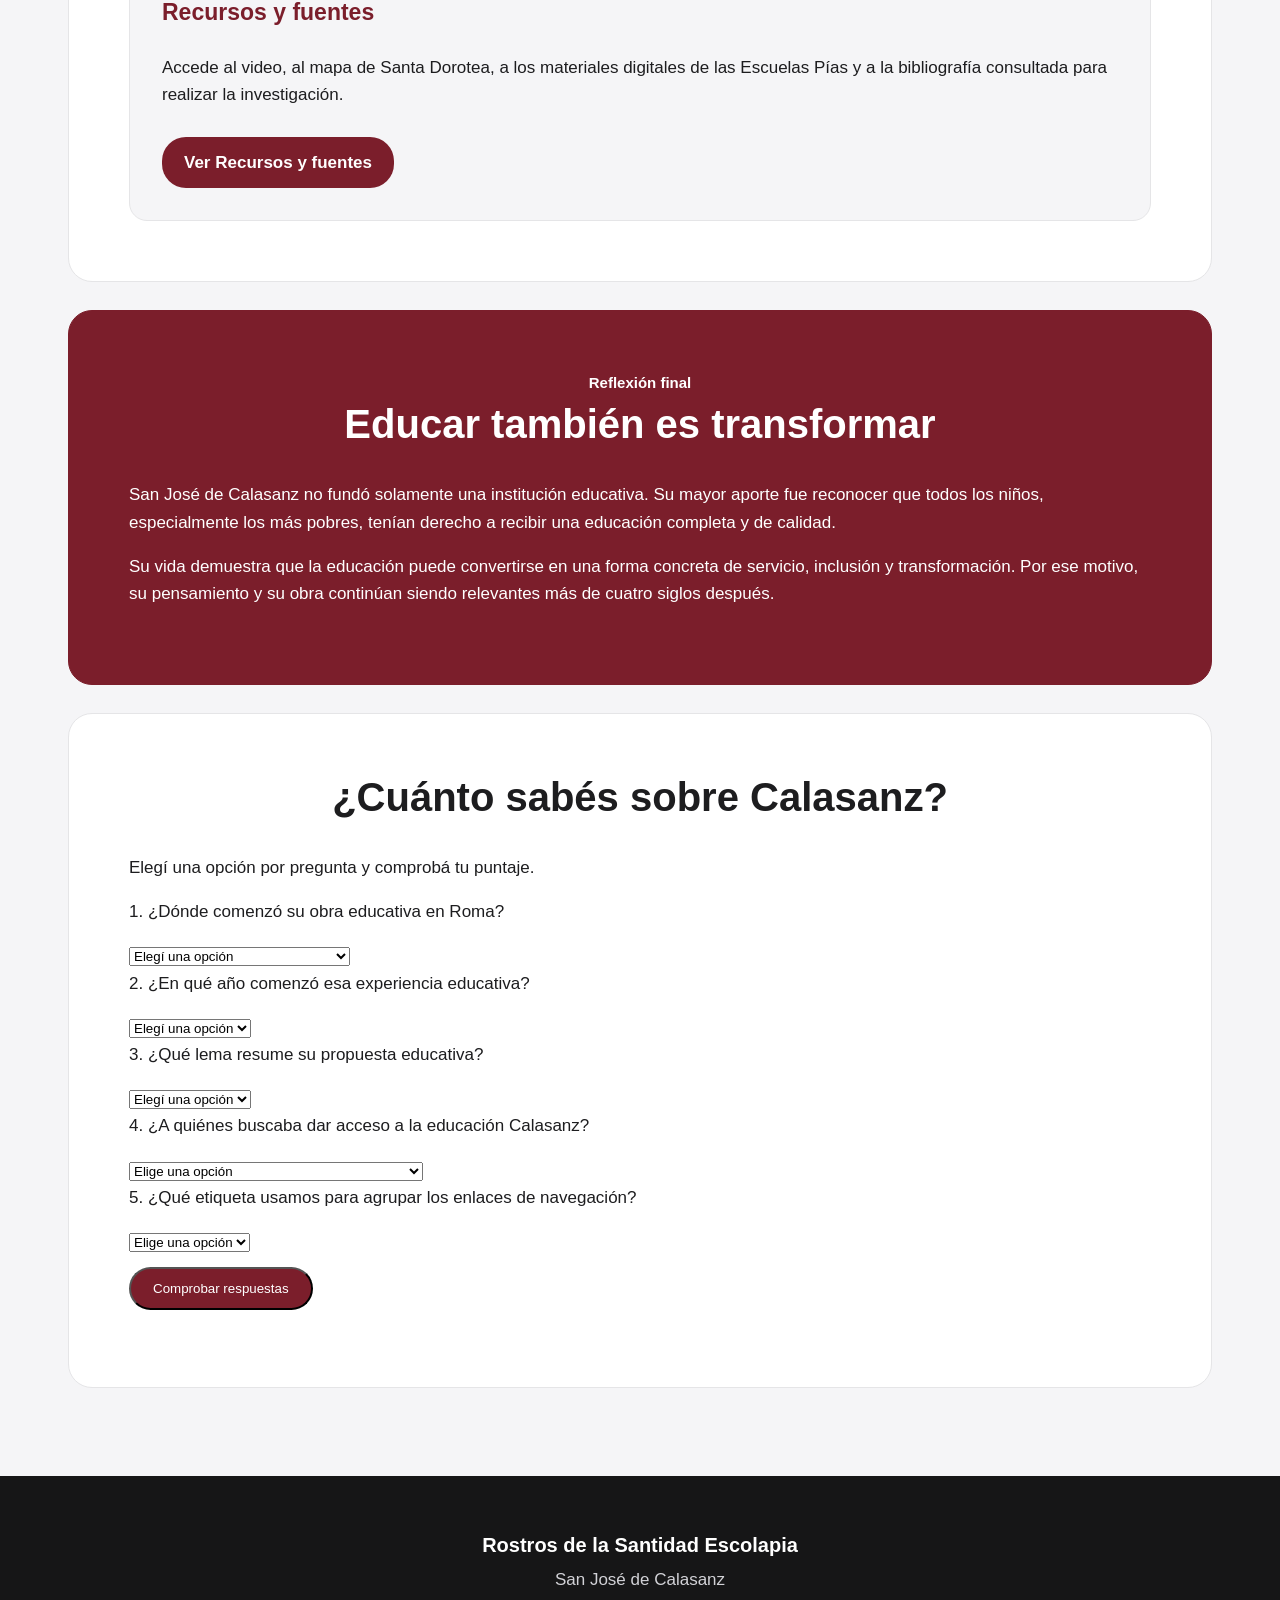
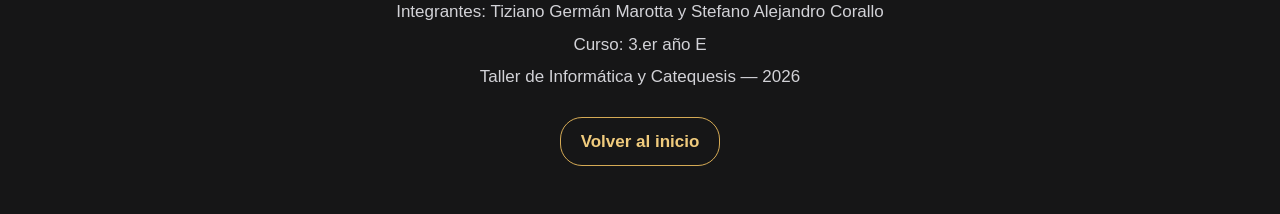
==== commit 477b80e1: "Update index.html" ====
--- a/index.html
+++ b/index.html
@@ -226,10 +226,10 @@
 <option value="nobles">Solamente a los hijos de nobles</option>
 <option value="todos">A todos los niños, especialmente a los pobres</option>
 <option value="adultos">Solamente a los adultos</option>
-</seleccionar>
+</select>
 
 <p>
-<etiqueta para="navegación">
+<label for="navegación">
 5. ¿Qué etiqueta usamos para agrupar los enlaces de navegación?
 </label>
 </p>
@@ -238,7 +238,7 @@
 <option value="footer">&lt;footer&gt;</option>
 <option value="main">&lt;main&gt;</option>
 <option value="nav">&lt;nav&gt;</option>
-</seleccionar>
+</select>
             <p><button type="button" id="comprobar" class="boton">Comprobar respuestas</button></p>
             <p id="resultado-cuestionario" role="status"></p>
         </section>
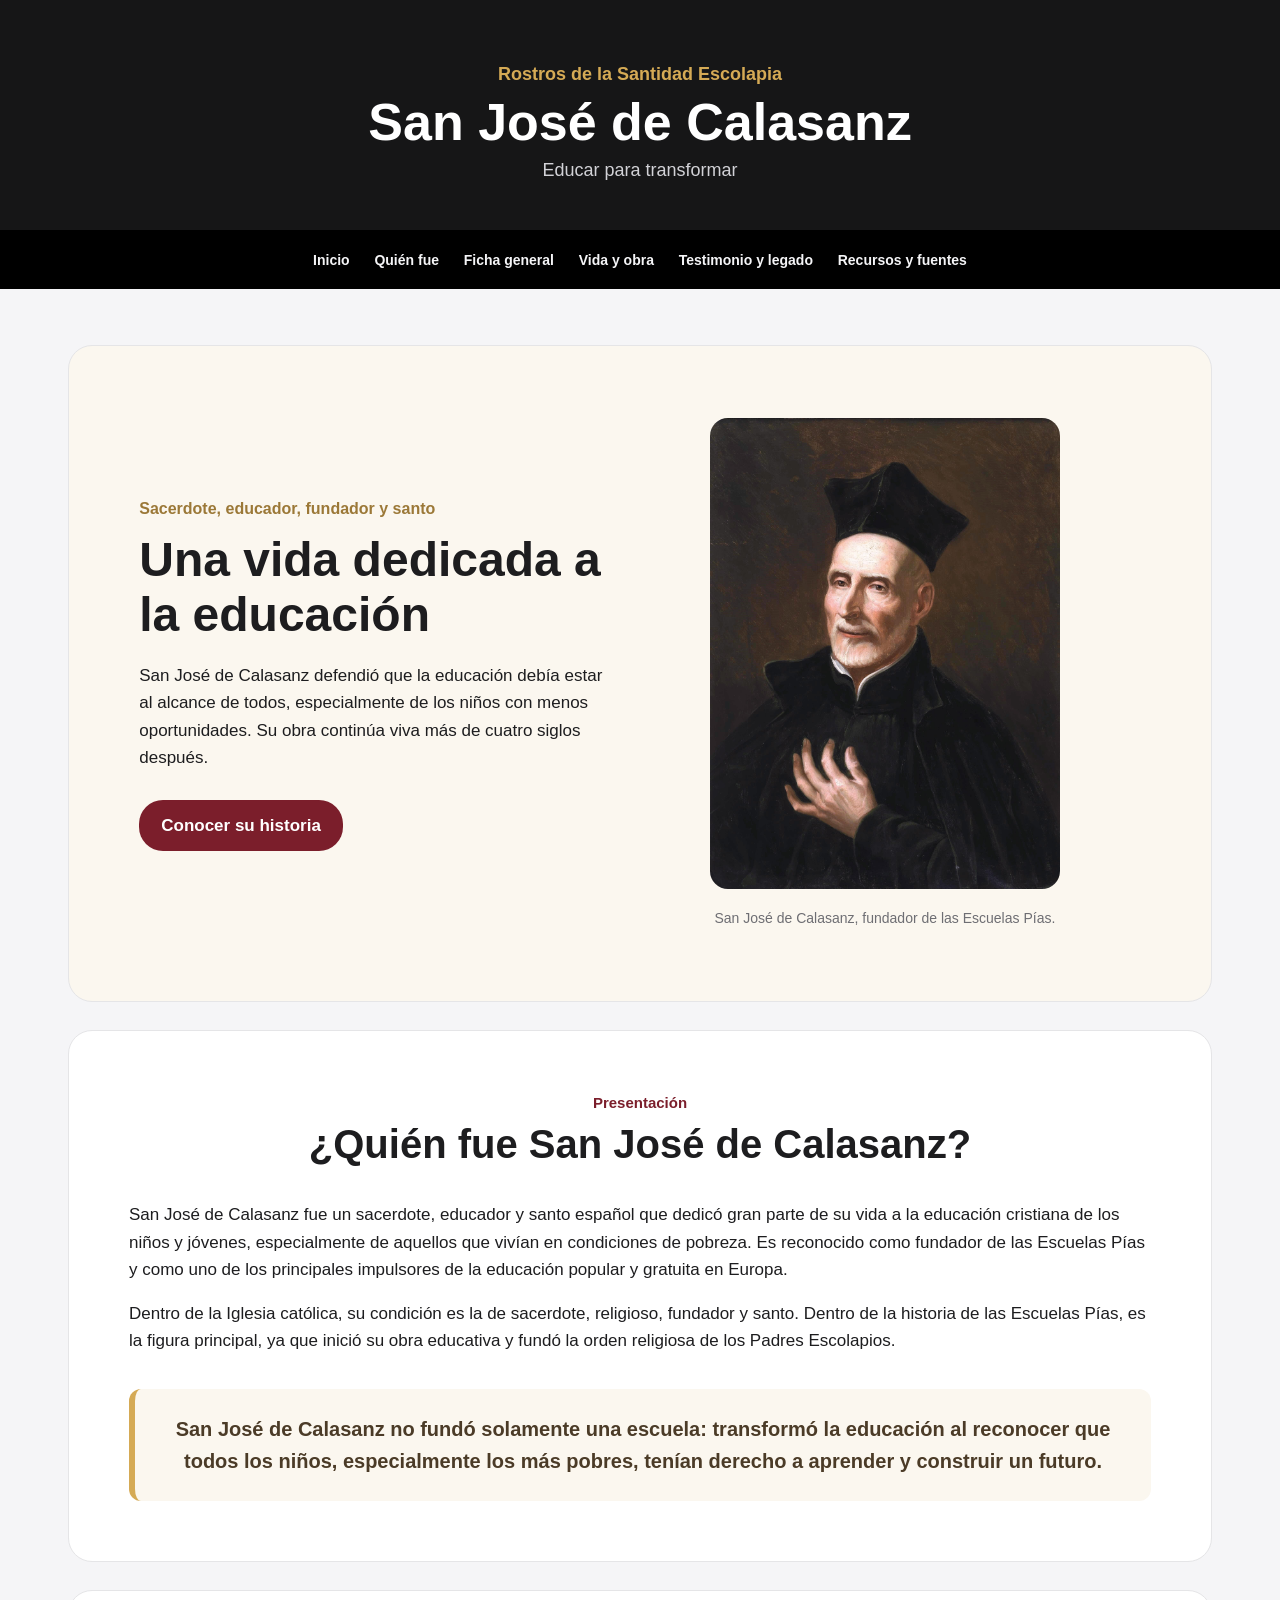
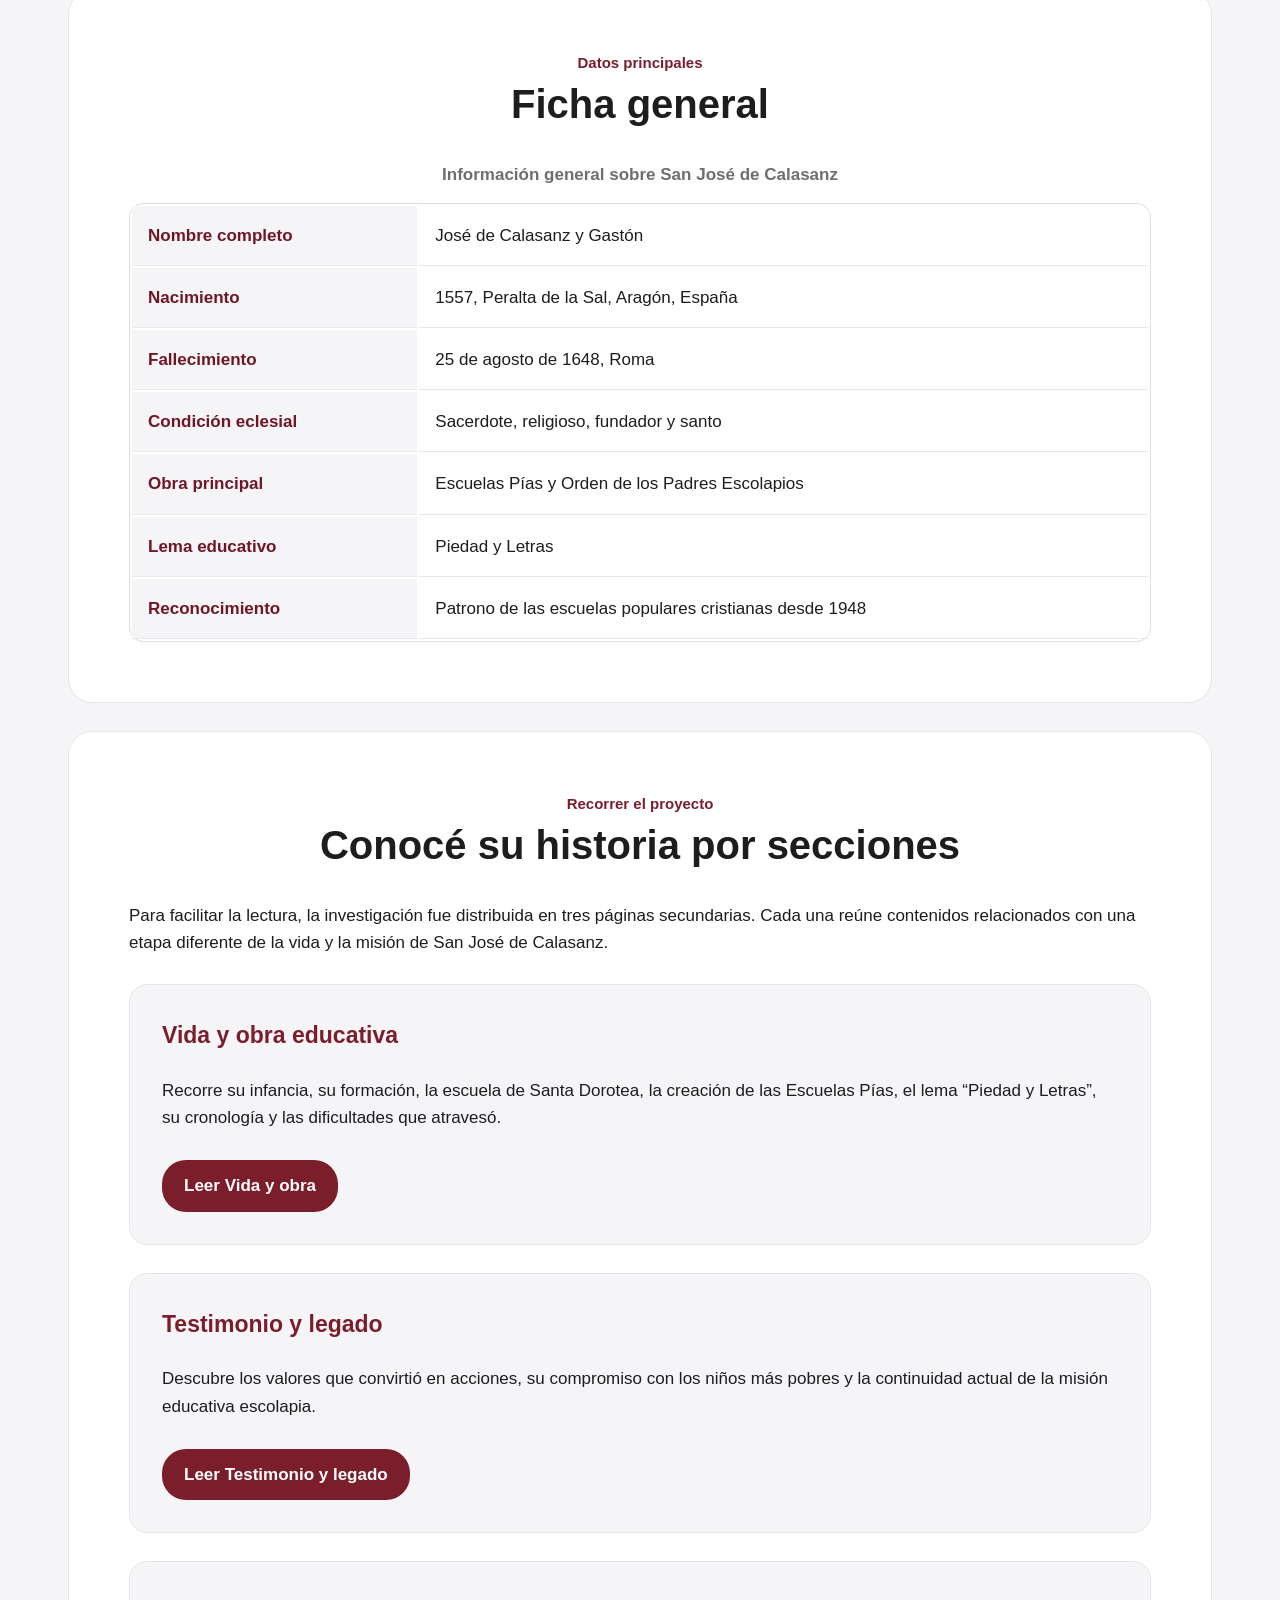
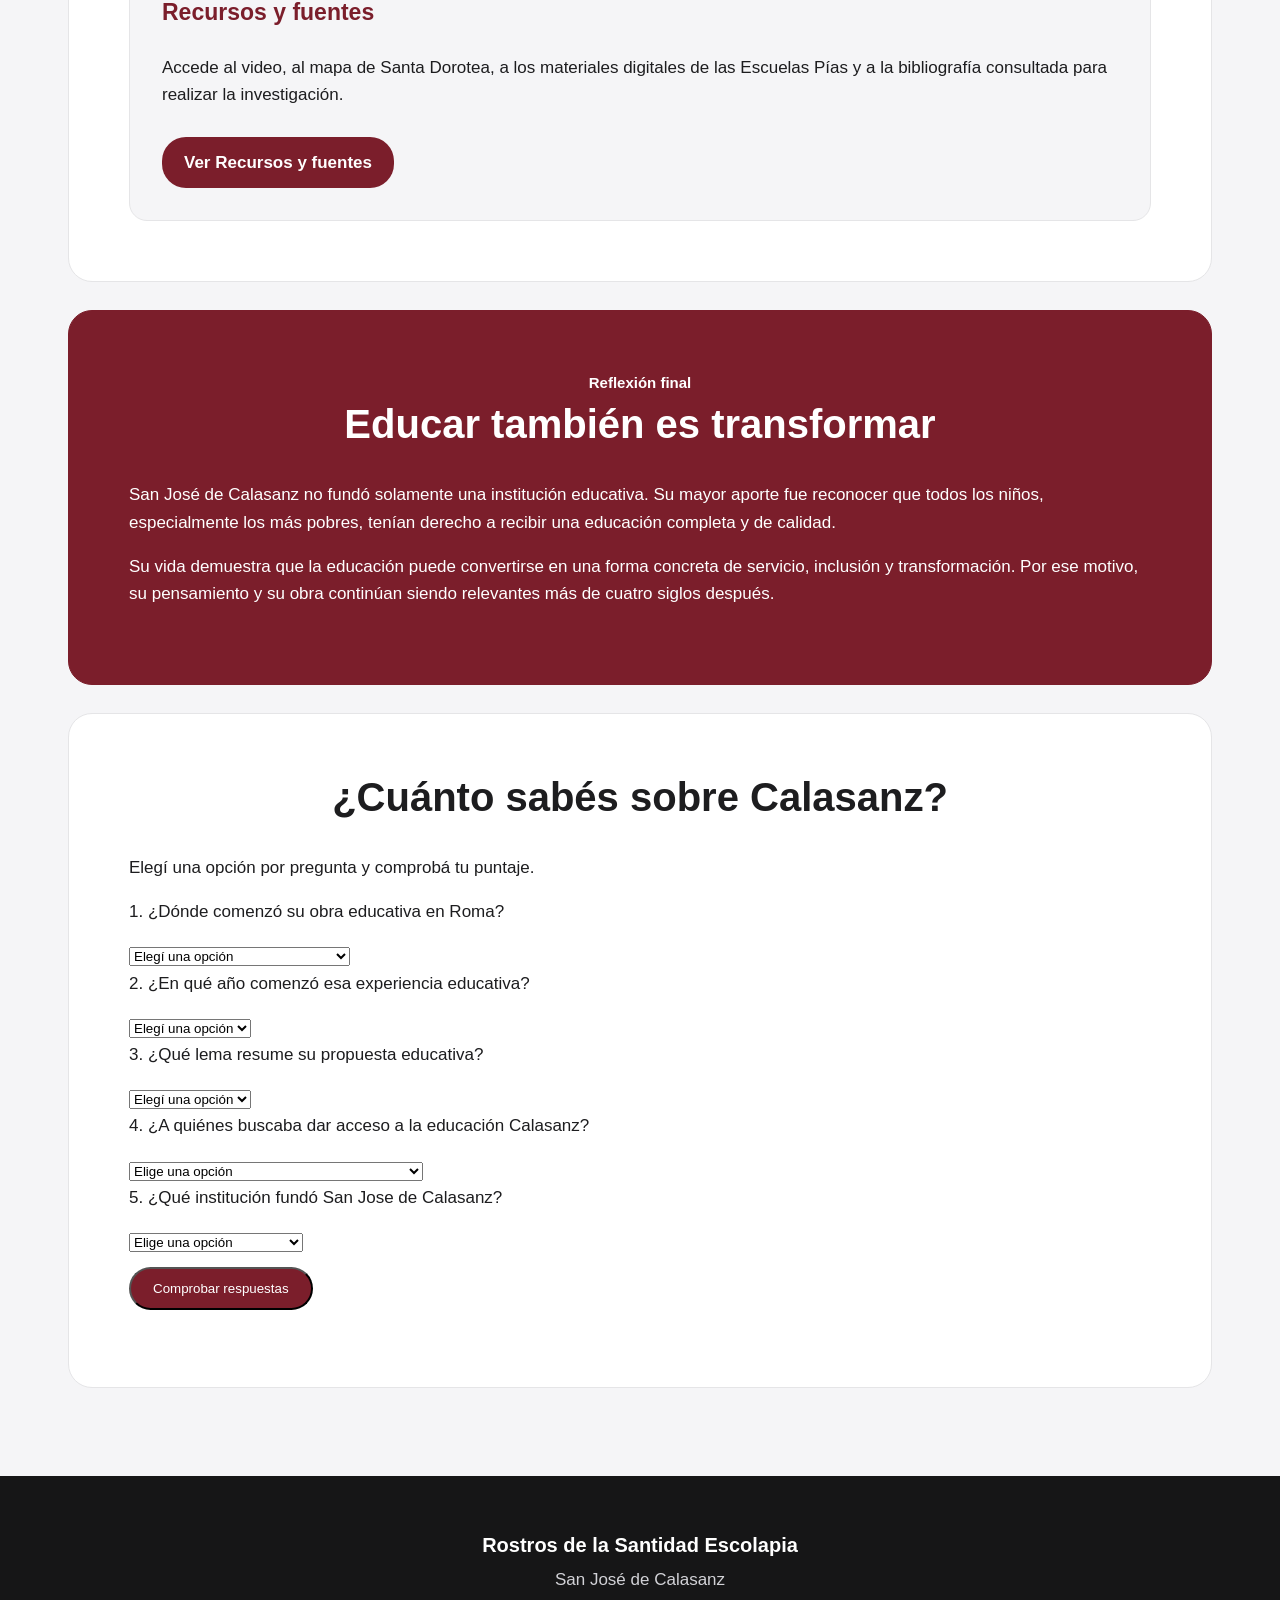
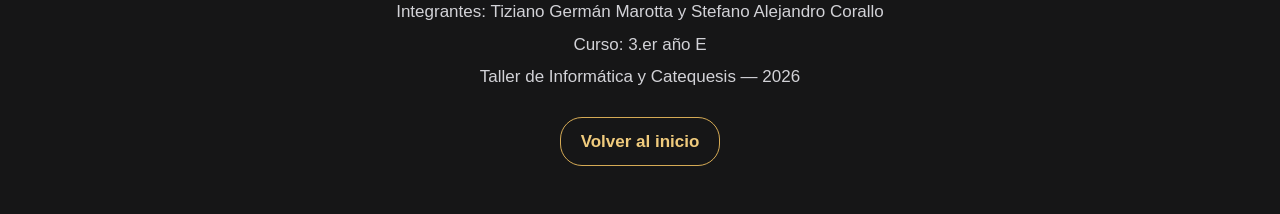
==== commit 7da7167d: "Update quiz question and options in index.html" ====
--- a/index.html
+++ b/index.html
@@ -221,6 +221,7 @@
 4. ¿A quiénes buscaba dar acceso a la educación Calasanz?
 </label>
 </p>
+
 <select id="destinatarios">
 <option value="">Elige una opción</option>
 <option value="nobles">Solamente a los hijos de nobles</option>
@@ -230,14 +231,15 @@
 
 <p>
 <label for="navegación">
-5. ¿Qué etiqueta usamos para agrupar los enlaces de navegación?
+5. ¿Qué institución fundó San Jose de Calasanz?
 </label>
 </p>
+
 <select id="navegacion">
 <option value="">Elige una opción</option>
-<option value="footer">&lt;footer&gt;</option>
-<option value="main">&lt;main&gt;</option>
-<option value="nav">&lt;nav&gt;</option>
+<option value="footer">La compañía de Jesus</option>
+<option value="main">Las escuelas Pías</option>
+<option value="nav">La orden de predicadores</option>
 </select>
             <p><button type="button" id="comprobar" class="boton">Comprobar respuestas</button></p>
             <p id="resultado-cuestionario" role="status"></p>
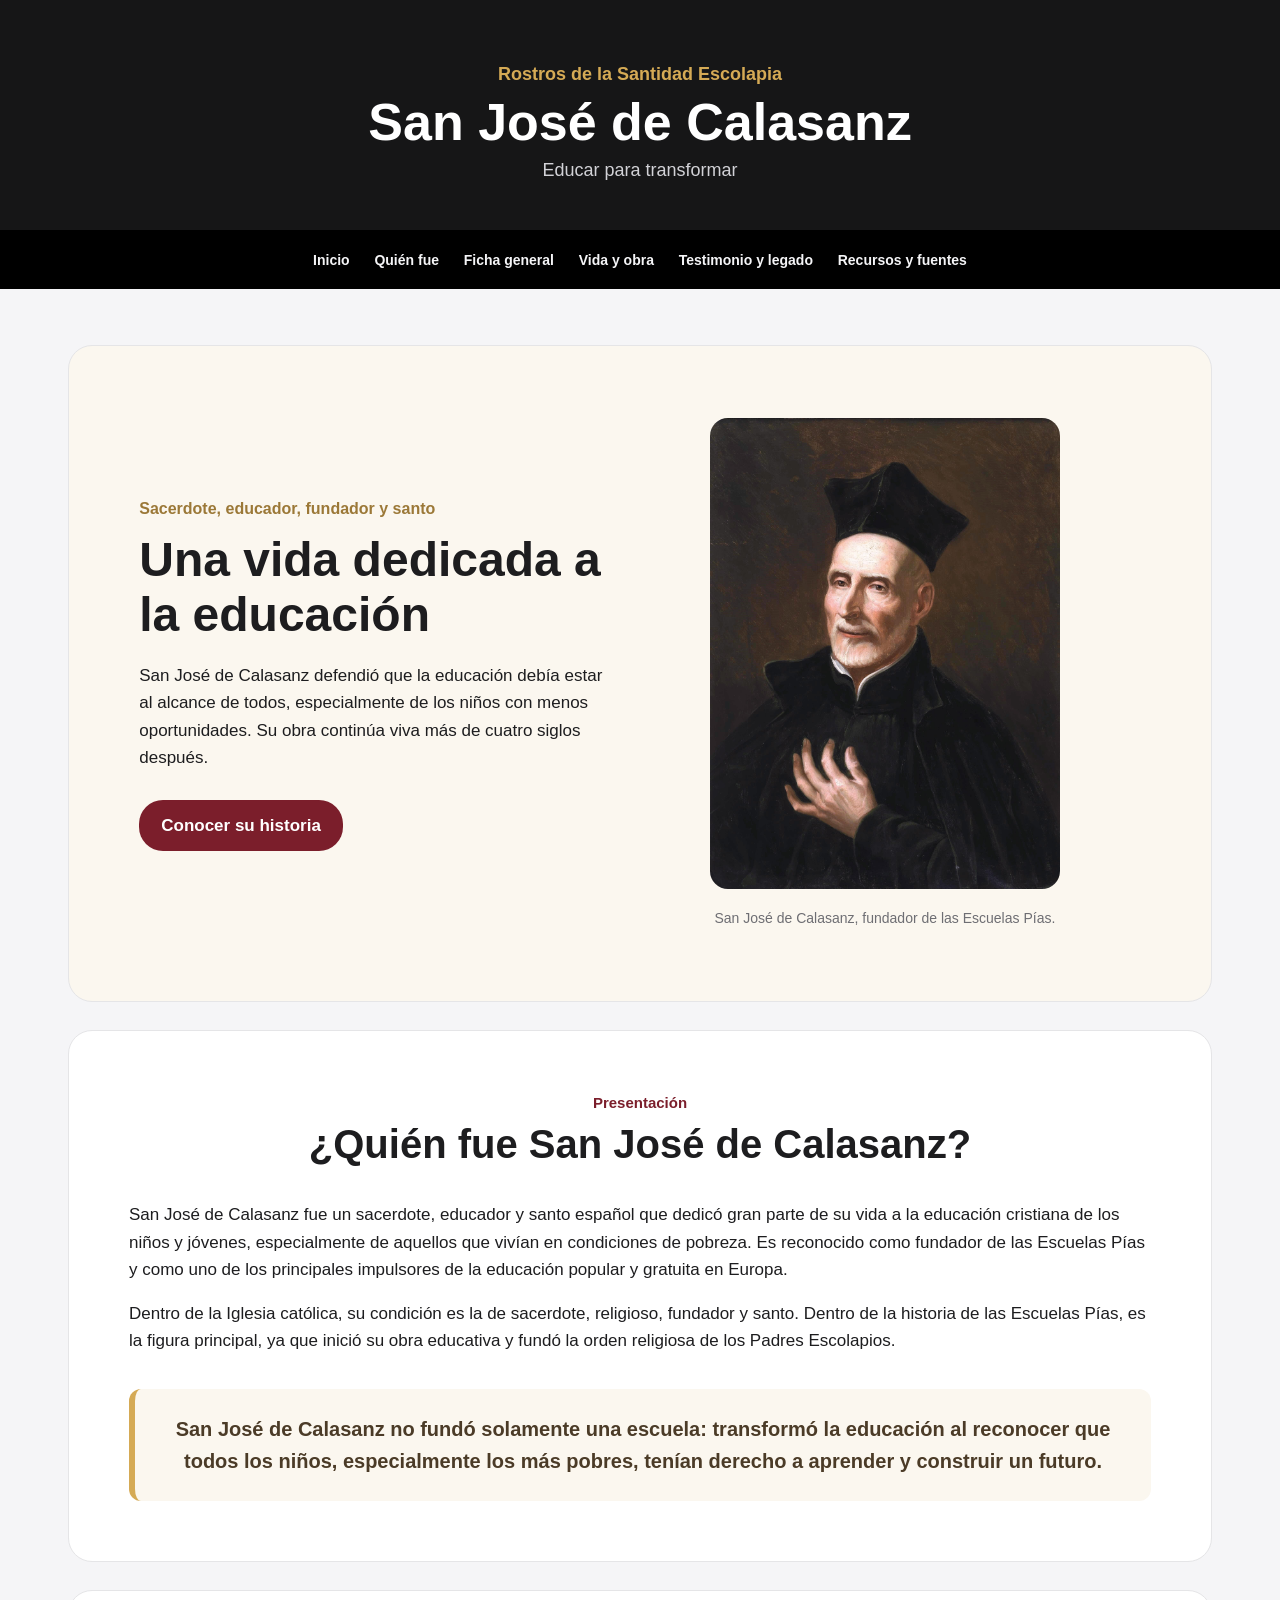
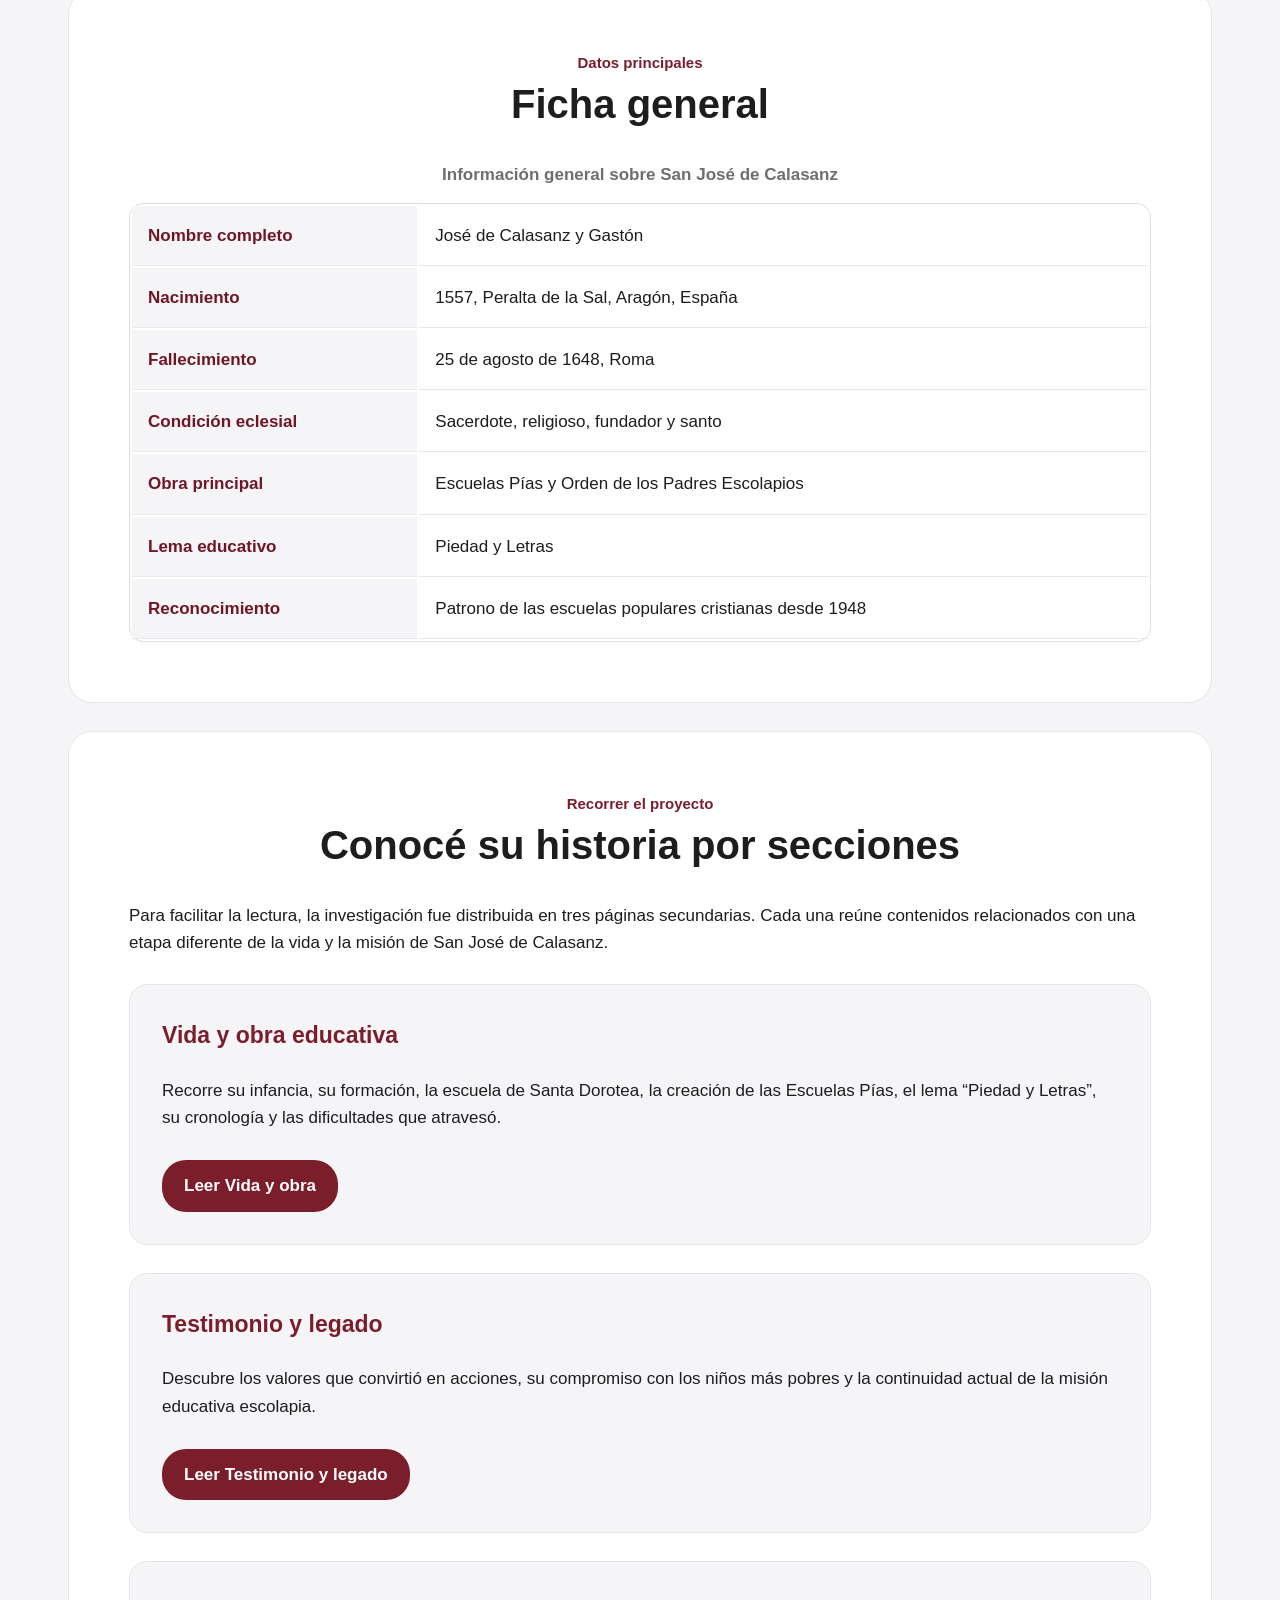
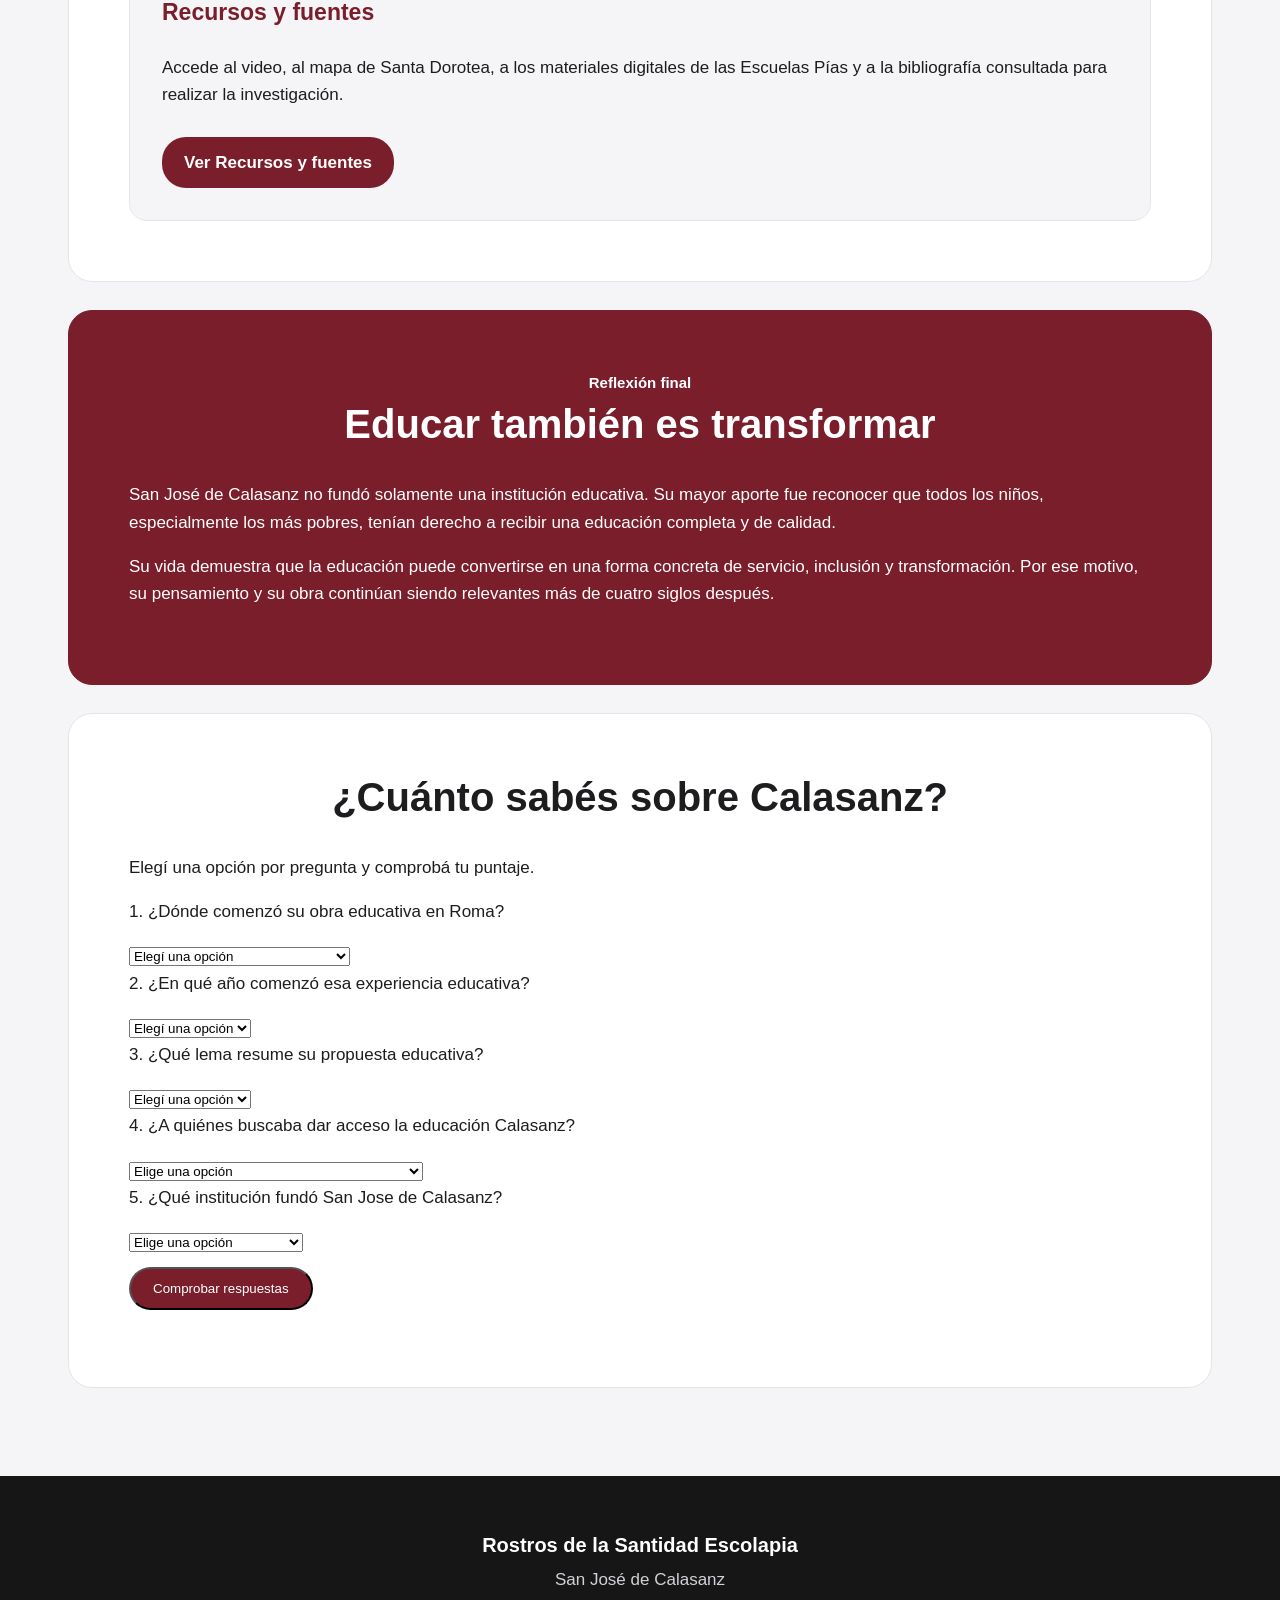
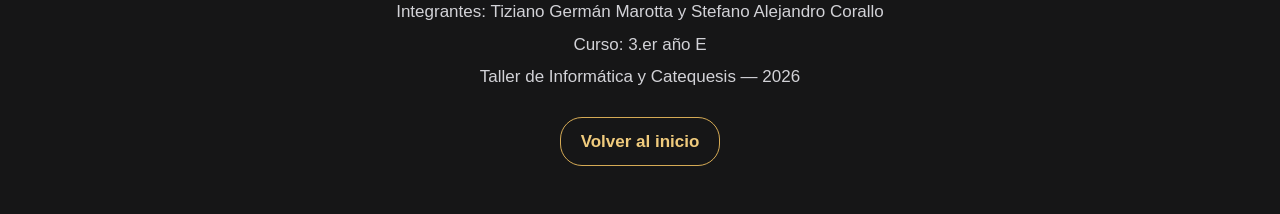
==== commit 313840c7: "Correct spelling in index.html" ====
--- a/index.html
+++ b/index.html
@@ -218,7 +218,7 @@
             </select>
             <p>
 <label for="destinatarios">
-4. ¿A quiénes buscaba dar acceso a la educación Calasanz?
+4. ¿A quiénes buscaba dar acceso la educación Calasanz?
 </label>
 </p>
 
@@ -237,7 +237,7 @@
 
 <select id="navegacion">
 <option value="">Elige una opción</option>
-<option value="footer">La compañía de Jesus</option>
+<option value="footer">La compañía de Jesús</option>
 <option value="main">Las escuelas Pías</option>
 <option value="nav">La orden de predicadores</option>
 </select>
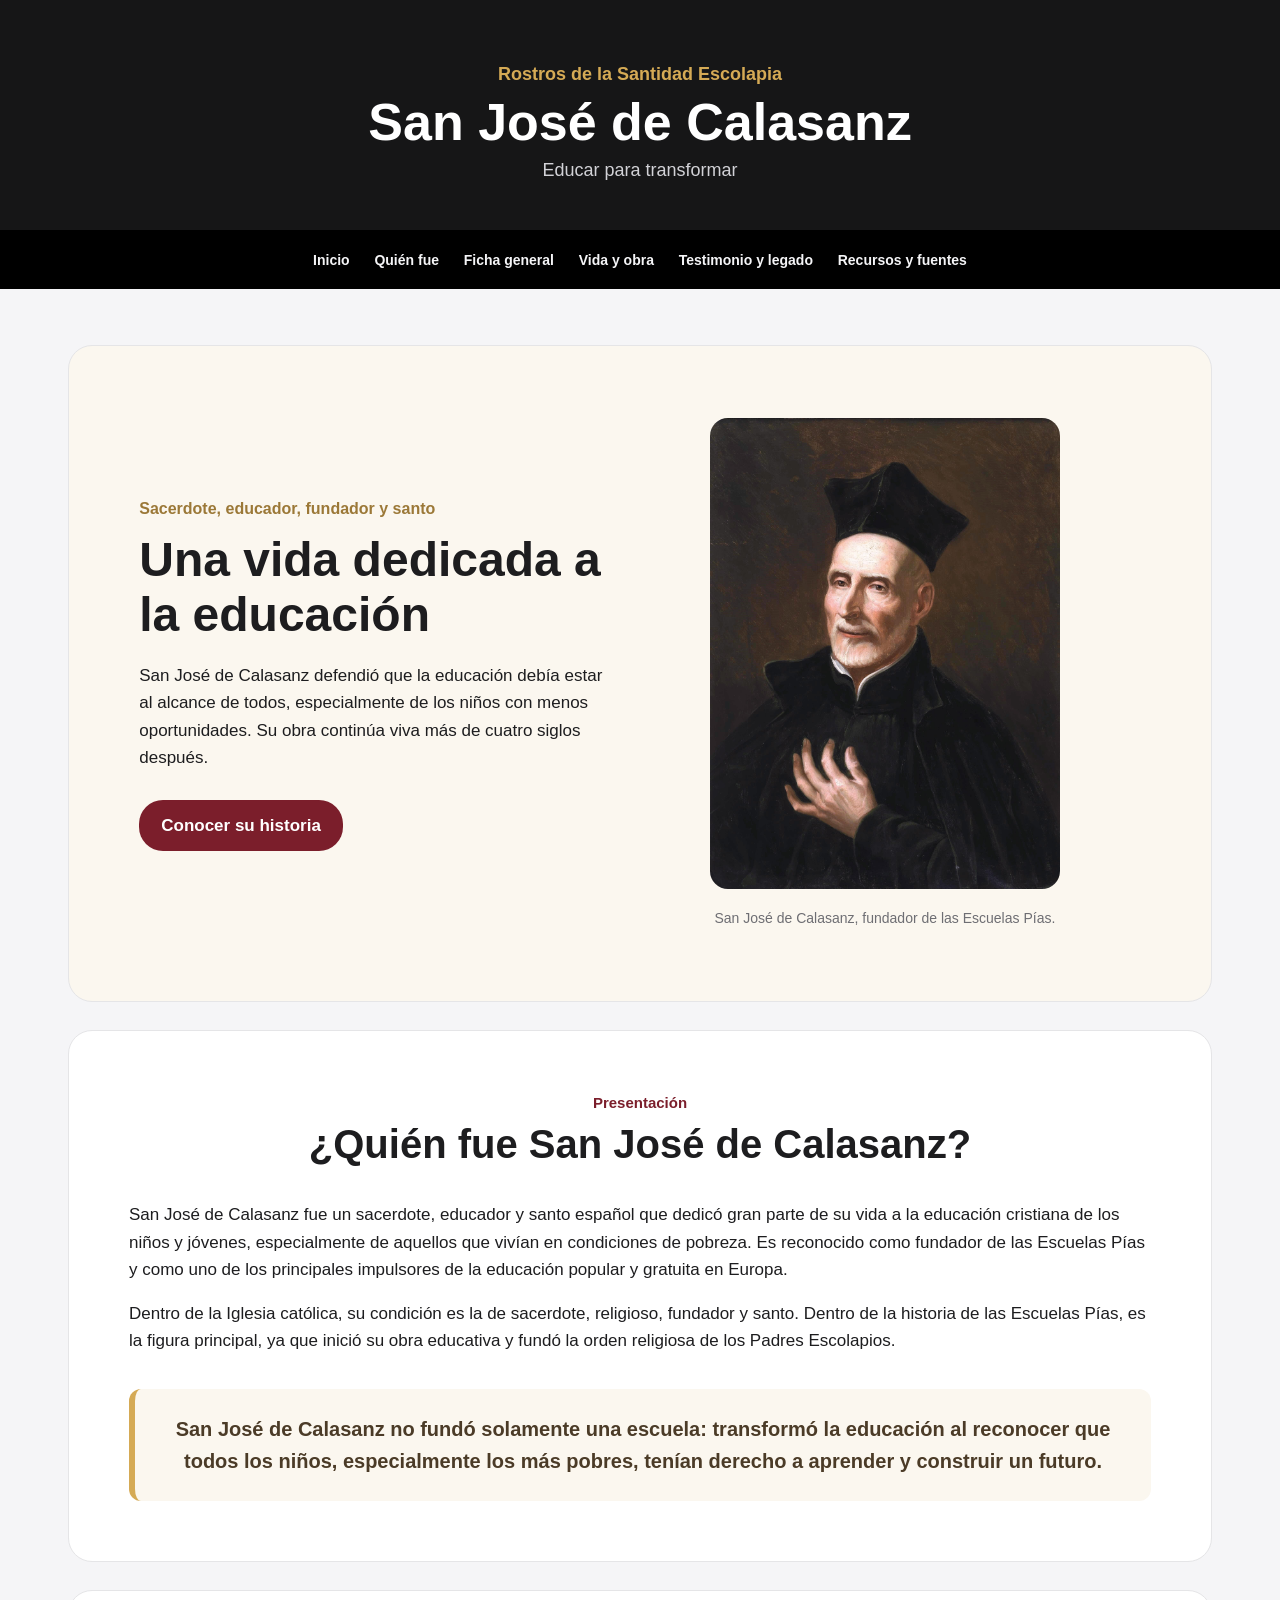
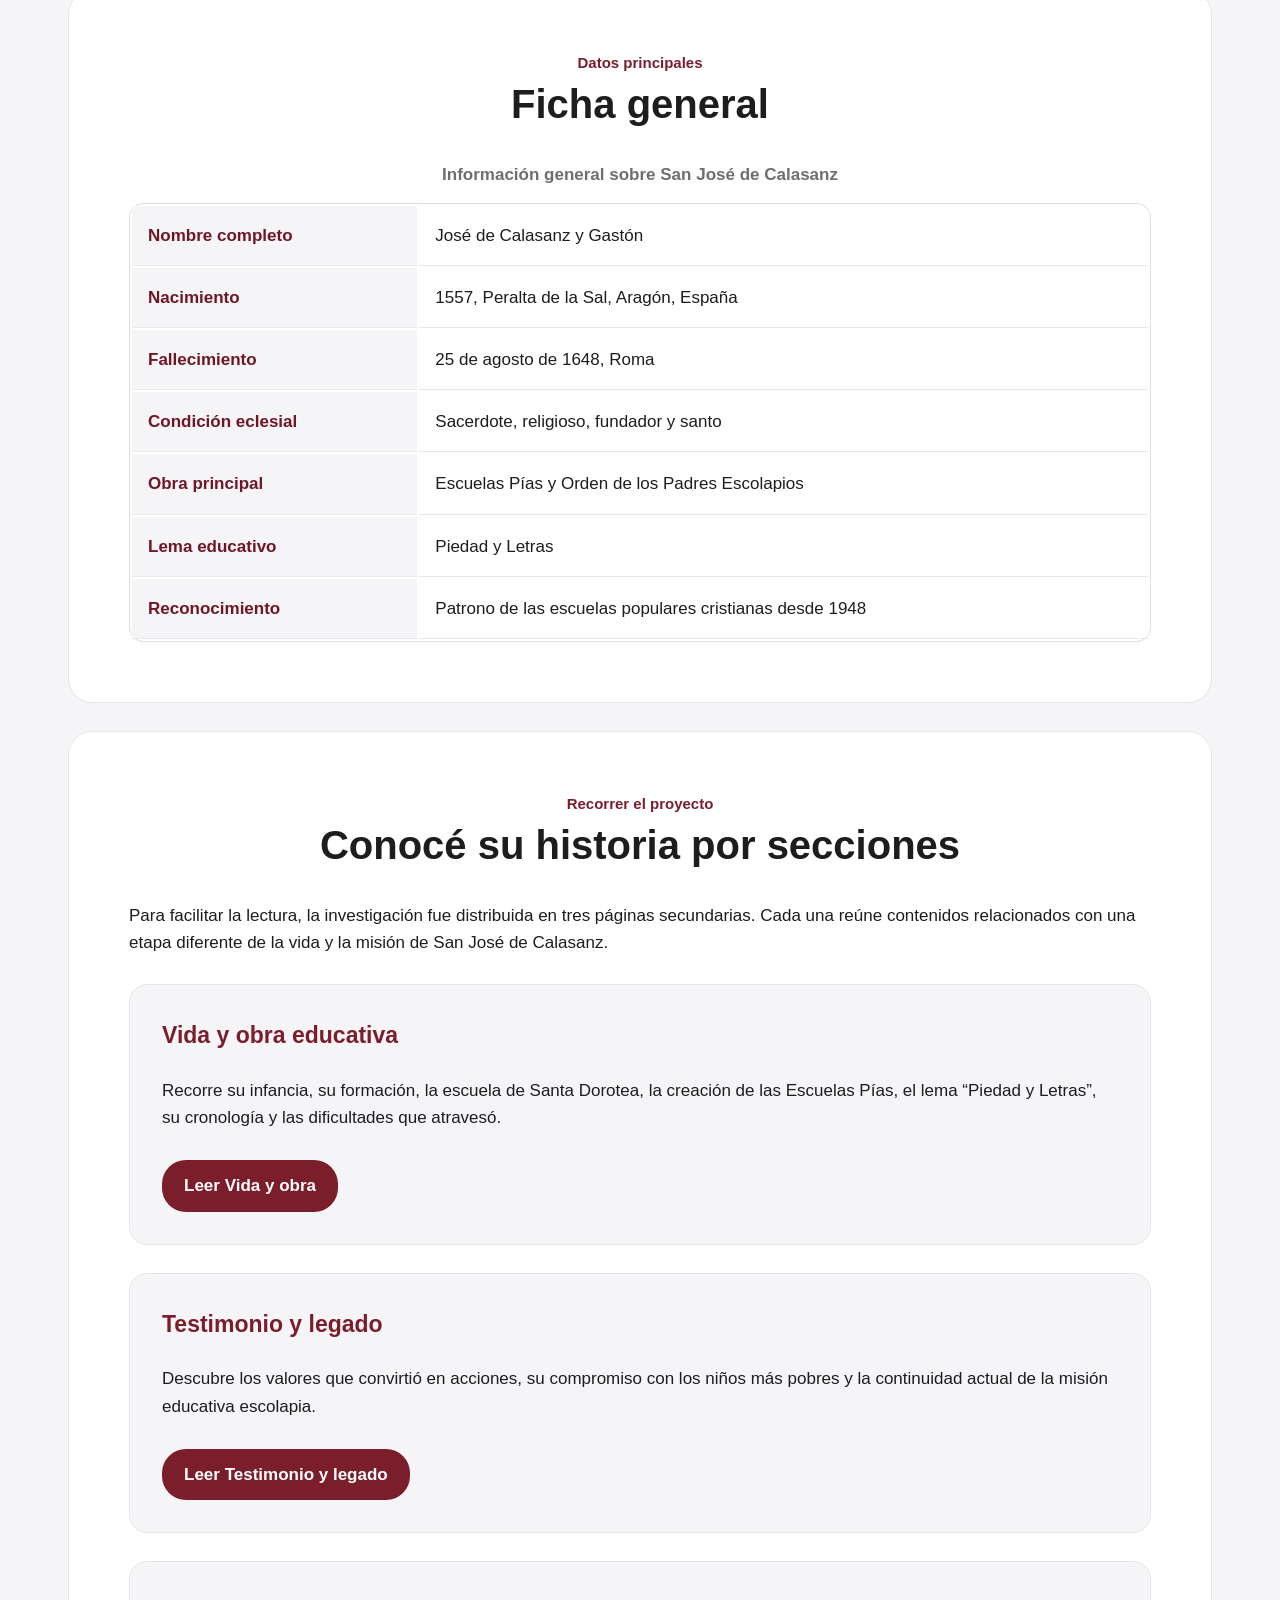
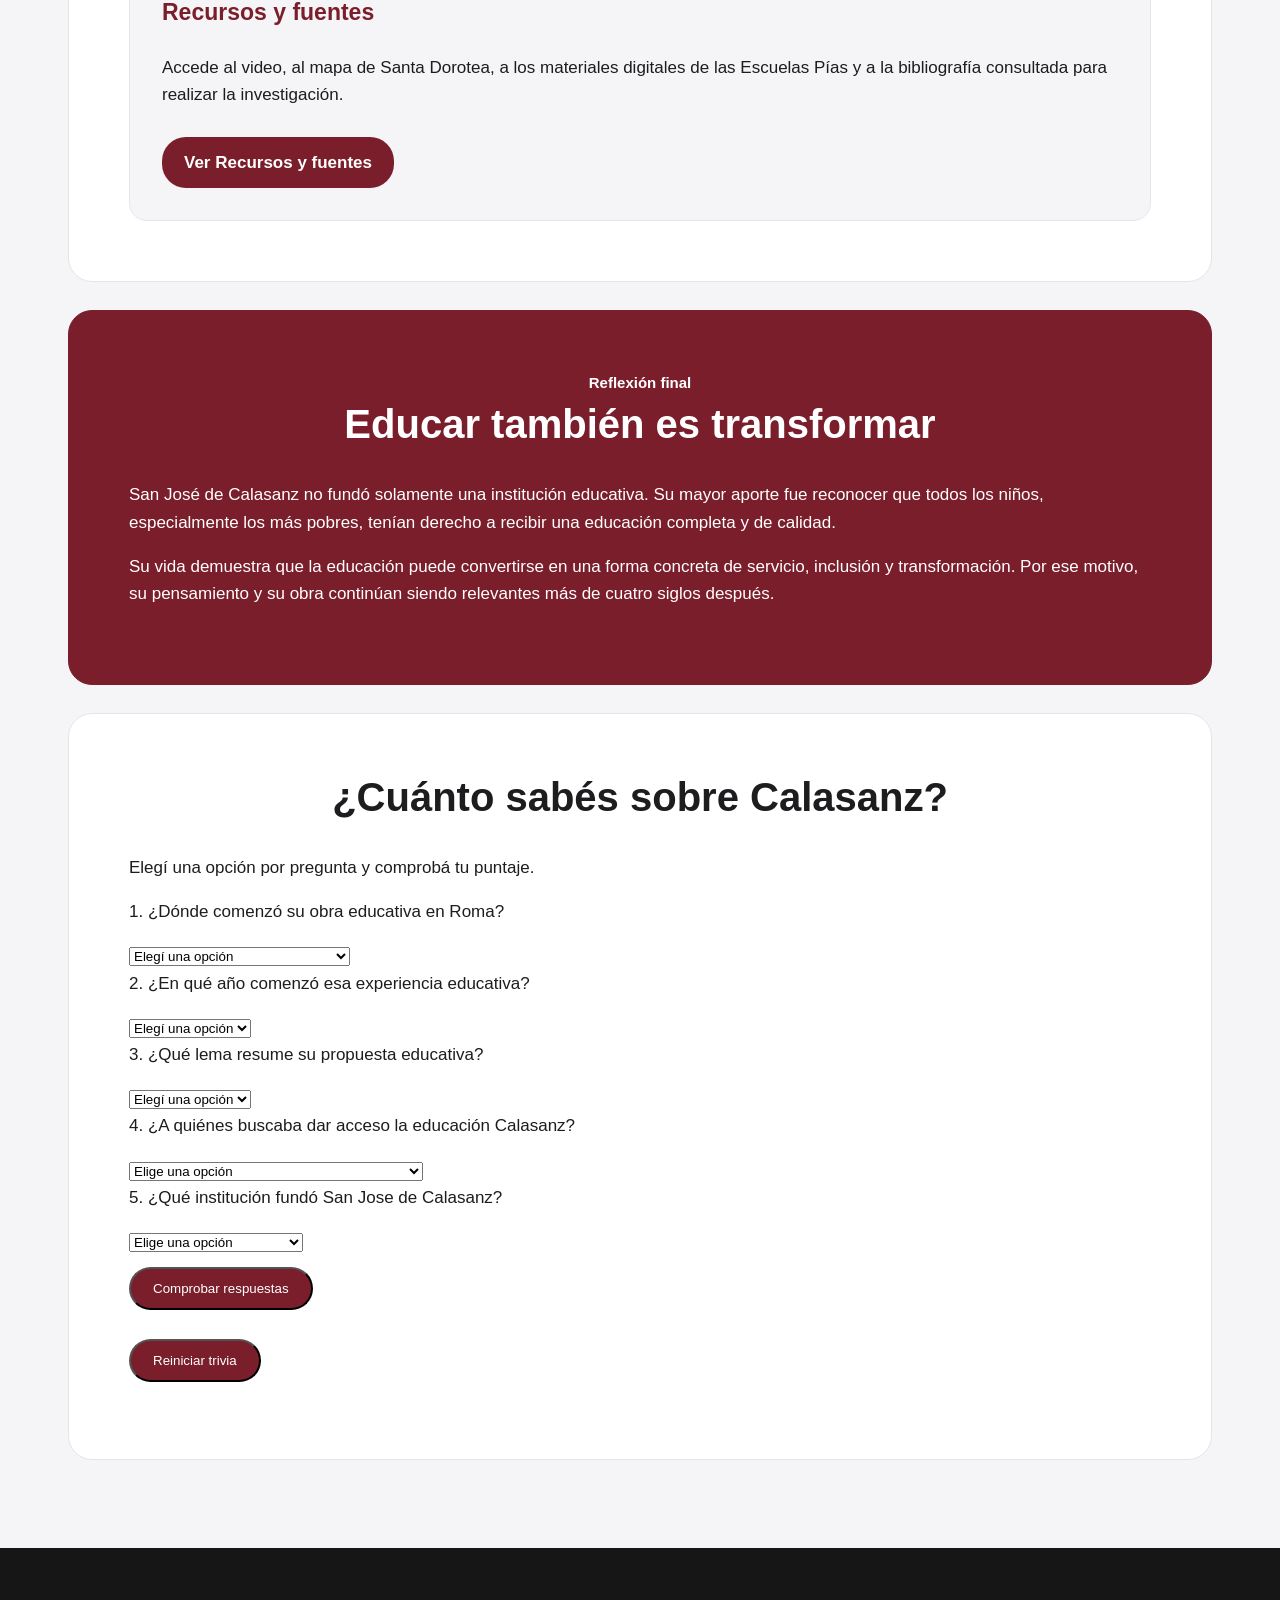
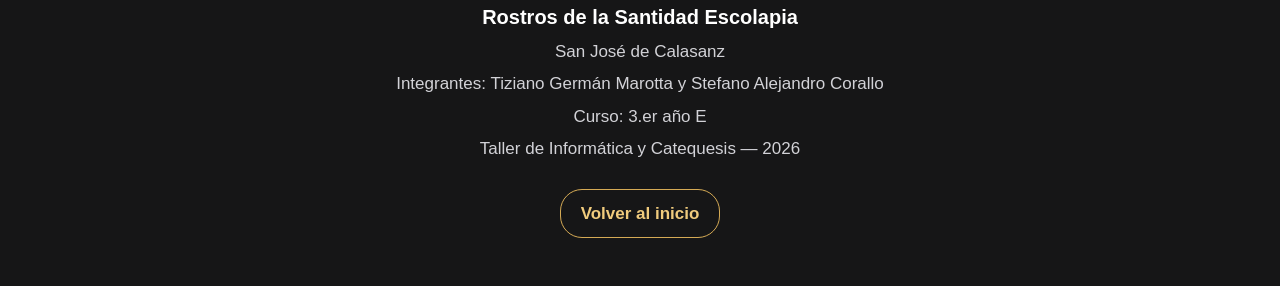
==== commit 225becf1: "Update index.html" ====
--- a/index.html
+++ b/index.html
@@ -242,6 +242,7 @@
 <option value="nav">La orden de predicadores</option>
 </select>
             <p><button type="button" id="comprobar" class="boton">Comprobar respuestas</button></p>
+            <button type="button" id="reiniciar" class="boton">Reiniciar trivia</button>
             <p id="resultado-cuestionario" role="status"></p>
         </section>
     </main>
